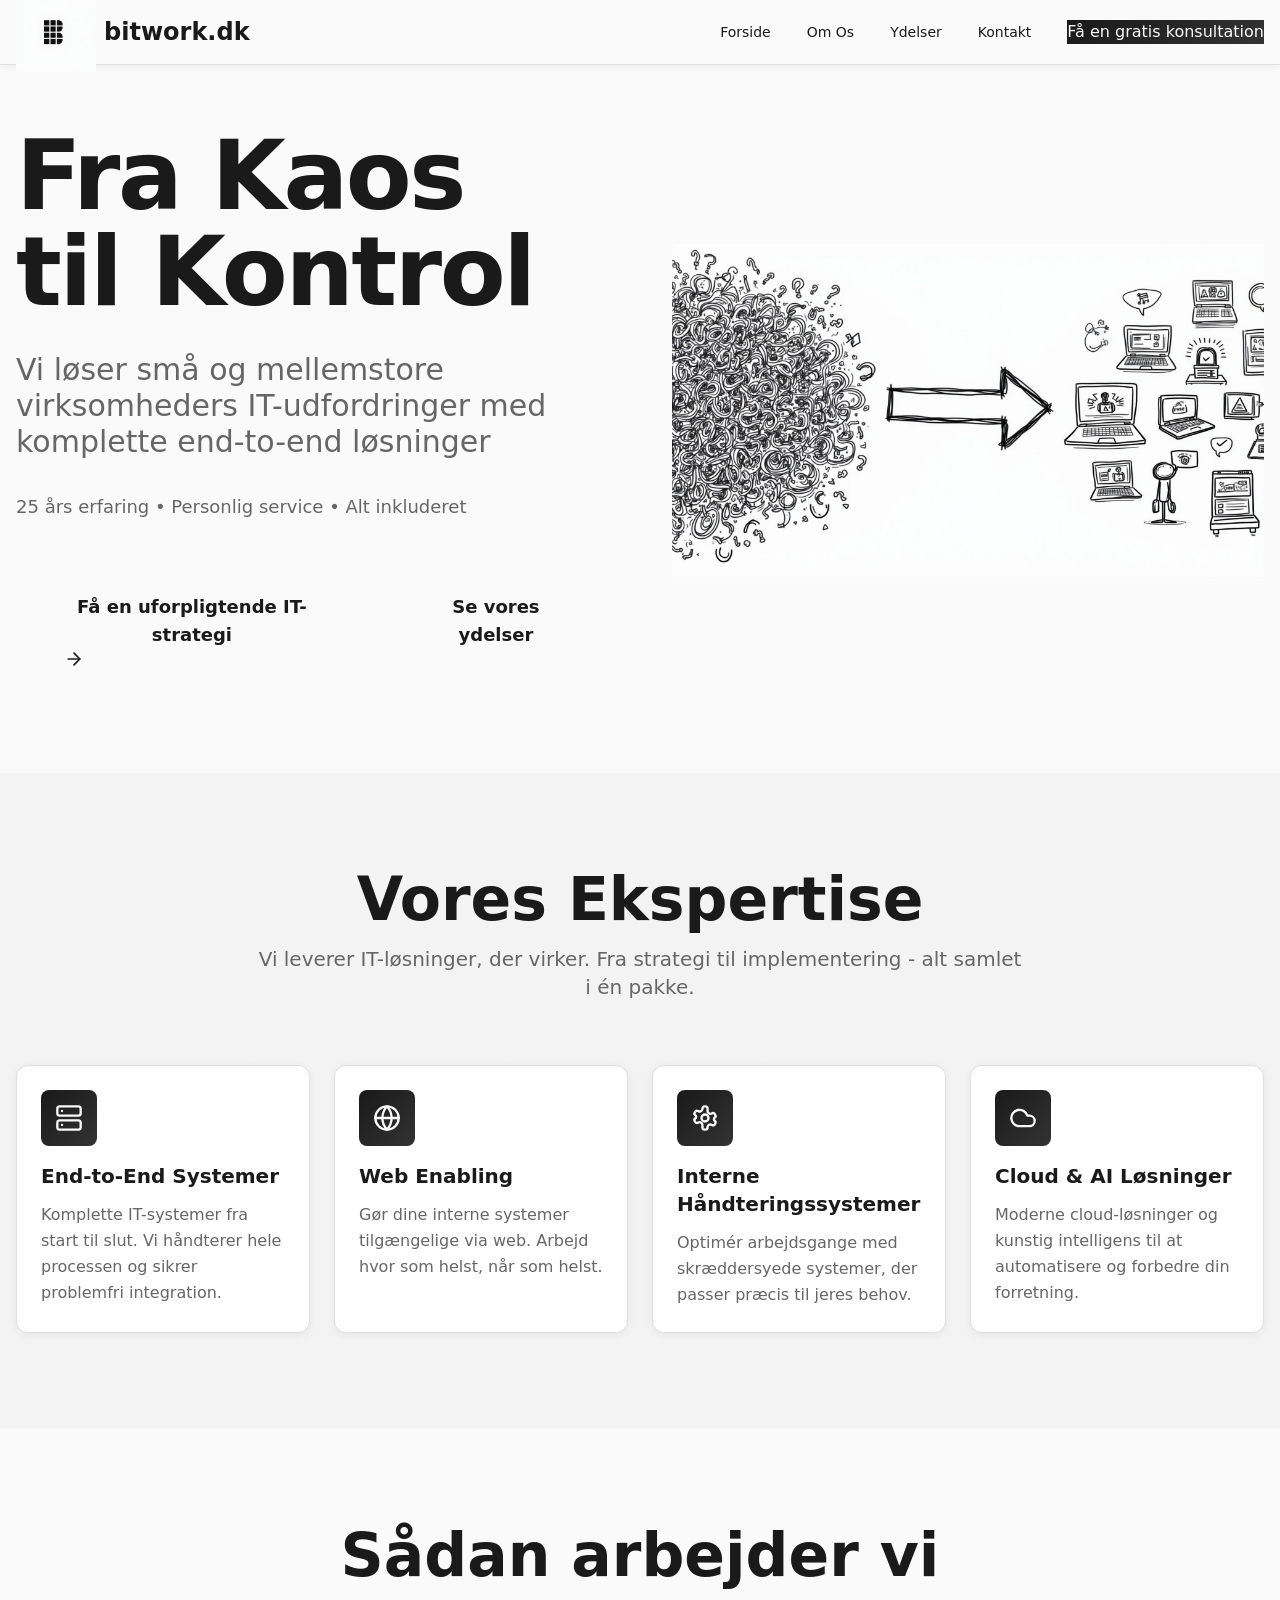
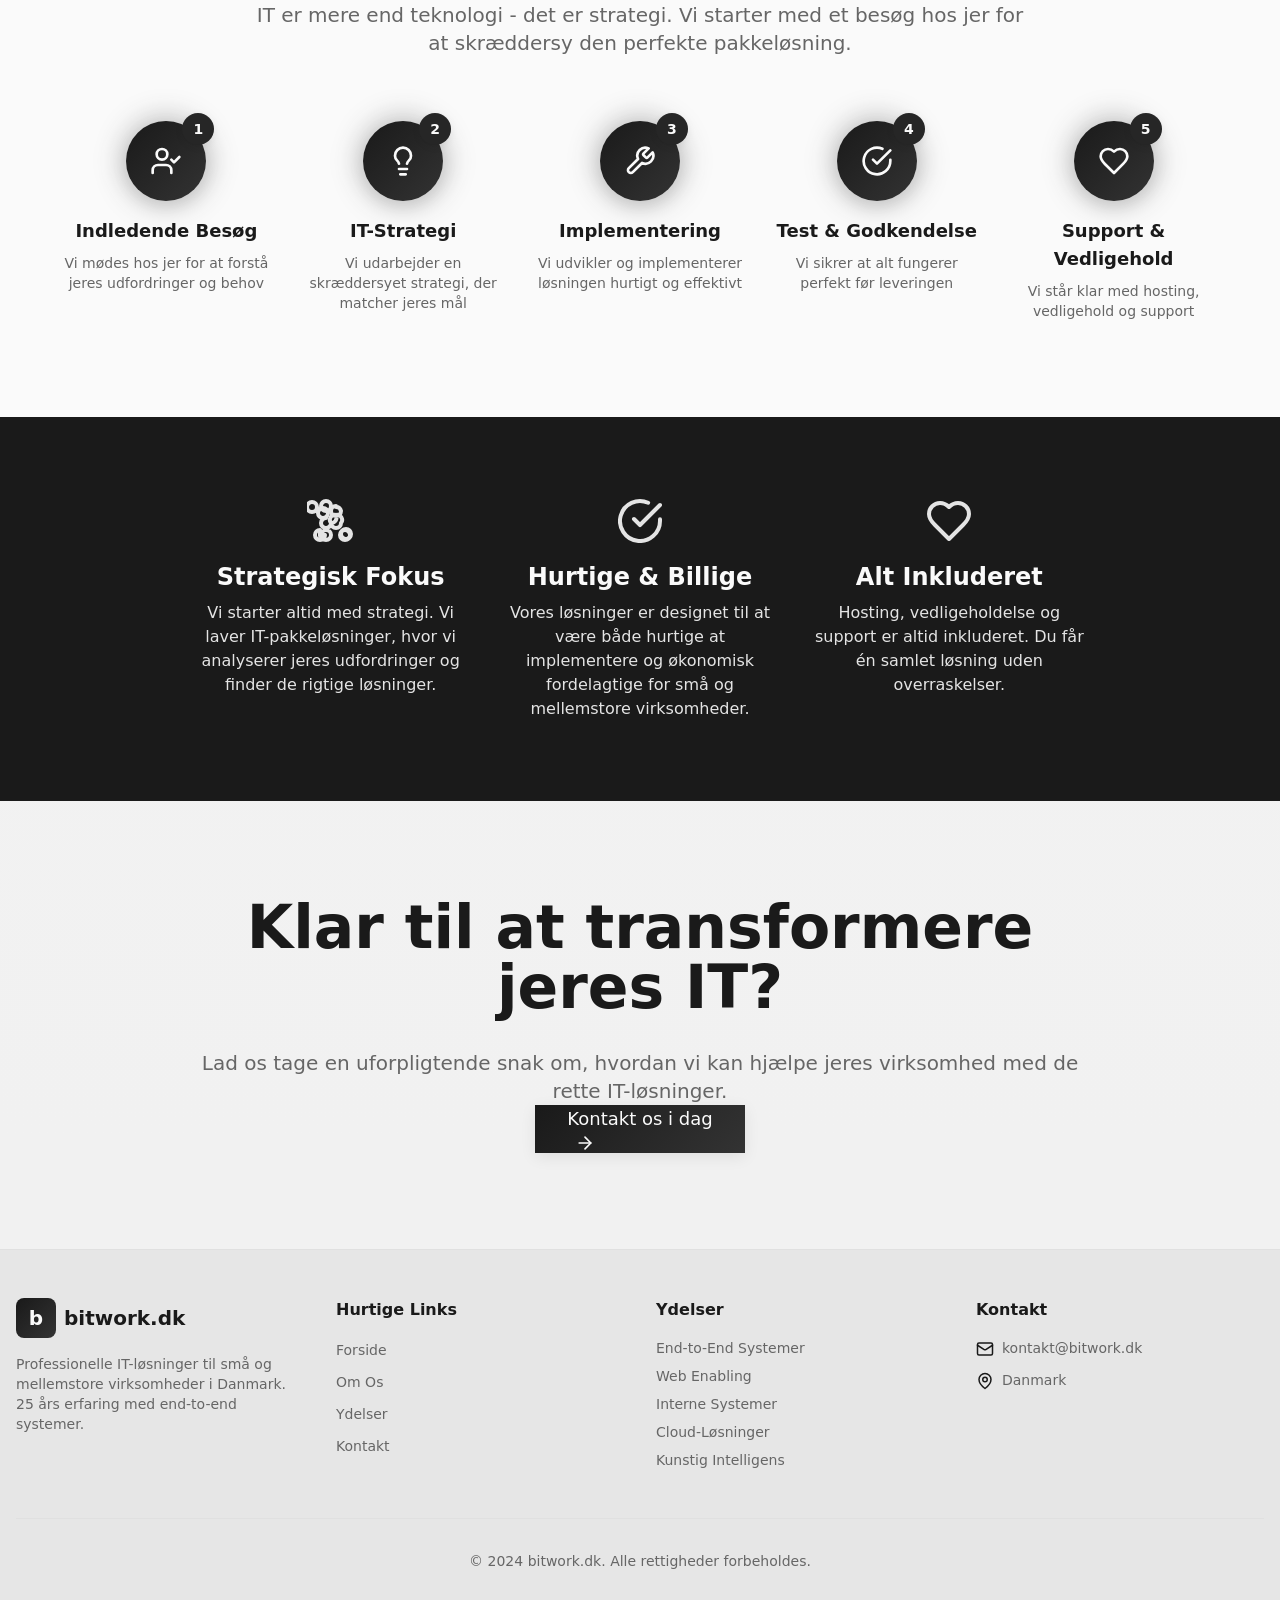
==== index.html @ bf440b55 "Fix button text visibility and broken navigation links. - Added a specific CSS rule to ensure the te" ====
<!DOCTYPE html>
<html lang="en">
<head>
    <meta charset="UTF-8">
    <meta name="viewport" content="width=device-width, initial-scale=1.0">
    <title>Home</title>
    <link rel="stylesheet" href="styles.css">
    <link rel="icon" href="assets/logo-concept-2.png" type="image/png">
</head>
<body>
    <div id="navigation-placeholder"></div>

    <div class="min-h-screen bg-gradient-subtle">
        <!-- Hero Section -->
        <section class="relative pt-32 pb-20 overflow-hidden bg-background">
            <div class="container mx-auto px-4">
                <div class="grid lg:grid-cols-2 gap-16 items-center">
                    <div class="space-y-8 animate-fade-in">
                        <h1 class="text-6xl md:text-7xl lg:text-8xl font-black text-foreground leading-none tracking-tight">
                            Fra Kaos<br />
                            til Kontrol
                        </h1>
                        <p class="text-2xl md:text-3xl text-muted-foreground font-medium leading-relaxed">
                            Vi løser små og mellemstore virksomheders IT-udfordringer med komplette end-to-end løsninger
                        </p>
                        <p class="text-lg text-muted-foreground leading-relaxed">
                            25 års erfaring • Personlig service • Alt inkluderet
                        </p>
                        <div class="flex flex-col sm:flex-row gap-4 pt-4">
                            <a href="kontakt.html">
                                <button size="lg" class="text-lg px-10 py-6 font-bold btn">
                                    Få en uforpligtende IT-strategi
                                    <svg xmlns="http://www.w3.org/2000/svg" width="20" height="20" viewBox="0 0 24 24" fill="none" stroke="currentColor" stroke-width="2" stroke-linecap="round" stroke-linejoin="round" class="ml-2"><path d="M5 12h14"/><path d="m12 5 7 7-7 7"/></svg>
                                </button>
                            </a>
                            <a href="ydelser.html">
                                <button size="lg" variant="outline" class="text-lg px-10 py-6 font-bold btn">
                                    Se vores ydelser
                                </button>
                            </a>
                        </div>
                    </div>
                    <div class="relative animate-fade-in">
                        <img
                            src="assets/it-solution-illustration.png"
                            alt="Fra IT-kaos til organiseret løsning - visualisering af bitwork.dk's end-to-end service"
                            class="relative w-full"
                        />
                    </div>
                </div>
            </div>
        </section>

        <!-- Services Section -->
        <section class="py-24 bg-muted/30">
            <div class="container mx-auto px-4">
                <div class="text-center max-w-3xl mx-auto mb-16 space-y-4">
                    <h2 class="text-5xl md:text-6xl font-black text-foreground">Vores Ekspertise</h2>
                    <p class="text-xl text-muted-foreground">
                        Vi leverer IT-løsninger, der virker. Fra strategi til implementering - alt samlet i én pakke.
                    </p>
                </div>
                <div class="grid md:grid-cols-2 lg:grid-cols-4 gap-6">
                    <div class="group p-6 bg-card rounded-xl border border-border shadow-soft hover:shadow-medium transition-all duration-300 hover:-translate-y-1">
                        <div class="w-14 h-14 rounded-lg bg-gradient-primary flex items-center justify-center mb-4 group-hover:scale-110 transition-transform duration-300">
                            <svg xmlns="http://www.w3.org/2000/svg" width="28" height="28" viewBox="0 0 24 24" fill="none" stroke="currentColor" stroke-width="2" stroke-linecap="round" stroke-linejoin="round" class="text-primary-foreground"><rect width="20" height="8" x="2" y="2" rx="2" ry="2"/><rect width="20" height="8" x="2" y="14" rx="2" ry="2"/><line x1="6" x2="6.01" y1="6" y2="6"/><line x1="6" x2="6.01" y1="18" y2="18"/></svg>
                        </div>
                        <h3 class="text-xl font-semibold text-foreground mb-3">End-to-End Systemer</h3>
                        <p class="text-muted-foreground leading-relaxed">Komplette IT-systemer fra start til slut. Vi håndterer hele processen og sikrer problemfri integration.</p>
                    </div>
                    <div class="group p-6 bg-card rounded-xl border border-border shadow-soft hover:shadow-medium transition-all duration-300 hover:-translate-y-1">
                        <div class="w-14 h-14 rounded-lg bg-gradient-primary flex items-center justify-center mb-4 group-hover:scale-110 transition-transform duration-300">
                            <svg xmlns="http://www.w3.org/2000/svg" width="28" height="28" viewBox="0 0 24 24" fill="none" stroke="currentColor" stroke-width="2" stroke-linecap="round" stroke-linejoin="round" class="text-primary-foreground"><circle cx="12" cy="12" r="10"/><path d="M2 12h20"/><path d="M12 2a15.3 15.3 0 0 1 4 10 15.3 15.3 0 0 1-4 10 15.3 15.3 0 0 1-4-10 15.3 15.3 0 0 1 4-10z"/></svg>
                        </div>
                        <h3 class="text-xl font-semibold text-foreground mb-3">Web Enabling</h3>
                        <p class="text-muted-foreground leading-relaxed">Gør dine interne systemer tilgængelige via web. Arbejd hvor som helst, når som helst.</p>
                    </div>
                    <div class="group p-6 bg-card rounded-xl border border-border shadow-soft hover:shadow-medium transition-all duration-300 hover:-translate-y-1">
                        <div class="w-14 h-14 rounded-lg bg-gradient-primary flex items-center justify-center mb-4 group-hover:scale-110 transition-transform duration-300">
                            <svg xmlns="http://www.w3.org/2000/svg" width="28" height="28" viewBox="0 0 24 24" fill="none" stroke="currentColor" stroke-width="2" stroke-linecap="round" stroke-linejoin="round" class="text-primary-foreground"><path d="M12.22 2h-.44a2 2 0 0 0-2 2v.18a2 2 0 0 1-1 1.73l-.43.25a2 2 0 0 1-2 0l-.15-.08a2 2 0 0 0-2.73.73l-.22.38a2 2 0 0 0 .73 2.73l.15.1a2 2 0 0 1 0 2l-.15.08a2 2 0 0 0-.73 2.73l.22.38a2 2 0 0 0 2.73.73l.15-.08a2 2 0 0 1 2 0l.43.25a2 2 0 0 1 1 1.73V20a2 2 0 0 0 2 2h.44a2 2 0 0 0 2-2v-.18a2 2 0 0 1 1-1.73l.43-.25a2 2 0 0 1 2 0l.15.08a2 2 0 0 0 2.73-.73l.22-.38a2 2 0 0 0-.73-2.73l-.15-.08a2 2 0 0 1 0-2l.15-.08a2 2 0 0 0 .73-2.73l-.22-.38a2 2 0 0 0-2.73-.73l-.15.08a2 2 0 0 1-2 0l-.43-.25a2 2 0 0 1-1-1.73V4a2 2 0 0 0-2-2z"/><circle cx="12" cy="12" r="3"/></svg>
                        </div>
                        <h3 class="text-xl font-semibold text-foreground mb-3">Interne Håndteringssystemer</h3>
                        <p class="text-muted-foreground leading-relaxed">Optimér arbejdsgange med skræddersyede systemer, der passer præcis til jeres behov.</p>
                    </div>
                    <div class="group p-6 bg-card rounded-xl border border-border shadow-soft hover:shadow-medium transition-all duration-300 hover:-translate-y-1">
                        <div class="w-14 h-14 rounded-lg bg-gradient-primary flex items-center justify-center mb-4 group-hover:scale-110 transition-transform duration-300">
                            <svg xmlns="http://www.w3.org/2000/svg" width="28" height="28" viewBox="0 0 24 24" fill="none" stroke="currentColor" stroke-width="2" stroke-linecap="round" stroke-linejoin="round" class="text-primary-foreground"><path d="M17.5 19H9a7 7 0 1 1 6.71-9h1.79a4.5 4.5 0 1 1 0 9Z"/></svg>
                        </div>
                        <h3 class="text-xl font-semibold text-foreground mb-3">Cloud & AI Løsninger</h3>
                        <p class="text-muted-foreground leading-relaxed">Moderne cloud-løsninger og kunstig intelligens til at automatisere og forbedre din forretning.</p>
                    </div>
                </div>
            </div>
        </section>

        <!-- Process Section -->
        <section class="py-24 bg-background">
            <div class="container mx-auto px-4">
                <div class="text-center max-w-3xl mx-auto mb-16 space-y-4">
                    <h2 class="text-5xl md:text-6xl font-black text-foreground">Sådan arbejder vi</h2>
                    <p class="text-xl text-muted-foreground">
                        IT er mere end teknologi - det er strategi. Vi starter med et besøg hos jer for at skræddersy den perfekte pakkeløsning.
                    </p>
                </div>
                <div class="grid md:grid-cols-5 gap-8 max-w-6xl mx-auto">
                    <div class="relative flex flex-col items-center text-center group">
                        <div class="relative mb-4">
                            <div class="absolute -inset-2 bg-accent/20 rounded-full blur-md group-hover:blur-lg transition-all duration-300"></div>
                            <div class="relative w-20 h-20 rounded-full bg-gradient-primary flex items-center justify-center shadow-medium">
                                <svg xmlns="http://www.w3.org/2000/svg" width="32" height="32" viewBox="0 0 24 24" fill="none" stroke="currentColor" stroke-width="2" stroke-linecap="round" stroke-linejoin="round" class="text-primary-foreground"><path d="M16 21v-2a4 4 0 0 0-4-4H6a4 4 0 0 0-4 4v2"/><circle cx="9" cy="7" r="4"/><polyline points="16 11 18 13 22 9"/></svg>
                            </div>
                            <div class="absolute -top-2 -right-2 w-8 h-8 rounded-full bg-accent text-accent-foreground flex items-center justify-center font-bold text-sm shadow-soft">1</div>
                        </div>
                        <h3 class="text-lg font-semibold text-foreground mb-2">Indledende Besøg</h3>
                        <p class="text-sm text-muted-foreground max-w-xs">Vi mødes hos jer for at forstå jeres udfordringer og behov</p>
                    </div>
                    <div class="relative flex flex-col items-center text-center group">
                        <div class="relative mb-4">
                            <div class="absolute -inset-2 bg-accent/20 rounded-full blur-md group-hover:blur-lg transition-all duration-300"></div>
                            <div class="relative w-20 h-20 rounded-full bg-gradient-primary flex items-center justify-center shadow-medium">
                                <svg xmlns="http://www.w3.org/2000/svg" width="32" height="32" viewBox="0 0 24 24" fill="none" stroke="currentColor" stroke-width="2" stroke-linecap="round" stroke-linejoin="round" class="text-primary-foreground"><path d="M15 14c.2-1 .7-1.7 1.5-2.5 1-.9 1.5-2.2 1.5-3.5A6 6 0 0 0 6 8c0 1 .2 2.2 1.5 3.5.7.7 1.3 1.5 1.5 2.5"/><path d="M9 18h6"/><path d="M10 22h4"/></svg>
                            </div>
                            <div class="absolute -top-2 -right-2 w-8 h-8 rounded-full bg-accent text-accent-foreground flex items-center justify-center font-bold text-sm shadow-soft">2</div>
                        </div>
                        <h3 class="text-lg font-semibold text-foreground mb-2">IT-Strategi</h3>
                        <p class="text-sm text-muted-foreground max-w-xs">Vi udarbejder en skræddersyet strategi, der matcher jeres mål</p>
                    </div>
                    <div class="relative flex flex-col items-center text-center group">
                        <div class="relative mb-4">
                            <div class="absolute -inset-2 bg-accent/20 rounded-full blur-md group-hover:blur-lg transition-all duration-300"></div>
                            <div class="relative w-20 h-20 rounded-full bg-gradient-primary flex items-center justify-center shadow-medium">
                                <svg xmlns="http://www.w3.org/2000/svg" width="32" height="32" viewBox="0 0 24 24" fill="none" stroke="currentColor" stroke-width="2" stroke-linecap="round" stroke-linejoin="round" class="text-primary-foreground"><path d="M14.7 6.3a1 1 0 0 0 0 1.4l1.6 1.6a1 1 0 0 0 1.4 0l3.77-3.77a6 6 0 0 1-7.94 7.94l-6.91 6.91a2.12 2.12 0 0 1-3-3l6.91-6.91a6 6 0 0 1 7.94-7.94l-3.76 3.76z"/></svg>
                            </div>
                            <div class="absolute -top-2 -right-2 w-8 h-8 rounded-full bg-accent text-accent-foreground flex items-center justify-center font-bold text-sm shadow-soft">3</div>
                        </div>
                        <h3 class="text-lg font-semibold text-foreground mb-2">Implementering</h3>
                        <p class="text-sm text-muted-foreground max-w-xs">Vi udvikler og implementerer løsningen hurtigt og effektivt</p>
                    </div>
                    <div class="relative flex flex-col items-center text-center group">
                        <div class="relative mb-4">
                            <div class="absolute -inset-2 bg-accent/20 rounded-full blur-md group-hover:blur-lg transition-all duration-300"></div>
                            <div class="relative w-20 h-20 rounded-full bg-gradient-primary flex items-center justify-center shadow-medium">
                                <svg xmlns="http://www.w3.org/2000/svg" width="32" height="32" viewBox="0 0 24 24" fill="none" stroke="currentColor" stroke-width="2" stroke-linecap="round" stroke-linejoin="round" class="text-primary-foreground"><path d="M22 11.08V12a10 10 0 1 1-5.93-9.14"/><polyline points="22 4 12 14.01 9 11.01"/></svg>
                            </div>
                            <div class="absolute -top-2 -right-2 w-8 h-8 rounded-full bg-accent text-accent-foreground flex items-center justify-center font-bold text-sm shadow-soft">4</div>
                        </div>
                        <h3 class="text-lg font-semibold text-foreground mb-2">Test & Godkendelse</h3>
                        <p class="text-sm text-muted-foreground max-w-xs">Vi sikrer at alt fungerer perfekt før leveringen</p>
                    </div>
                    <div class="relative flex flex-col items-center text-center group">
                        <div class="relative mb-4">
                            <div class="absolute -inset-2 bg-accent/20 rounded-full blur-md group-hover:blur-lg transition-all duration-300"></div>
                            <div class="relative w-20 h-20 rounded-full bg-gradient-primary flex items-center justify-center shadow-medium">
                                <svg xmlns="http://www.w3.org/2000/svg" width="32" height="32" viewBox="0 0 24 24" fill="none" stroke="currentColor" stroke-width="2" stroke-linecap="round" stroke-linejoin="round" class="text-primary-foreground"><path d="M19 14c1.49-1.46 3-3.21 3-5.5A5.5 5.5 0 0 0 16.5 3c-1.76 0-3 .5-4.5 2-1.5-1.5-2.74-2-4.5-2A5.5 5.5 0 0 0 2 8.5c0 2.3 1.5 4.05 3 5.5l7 7Z"/></svg>
                            </div>
                            <div class="absolute -top-2 -right-2 w-8 h-8 rounded-full bg-accent text-accent-foreground flex items-center justify-center font-bold text-sm shadow-soft">5</div>
                        </div>
                        <h3 class="text-lg font-semibold text-foreground mb-2">Support & Vedligehold</h3>
                        <p class="text-sm text-muted-foreground max-w-xs">Vi står klar med hosting, vedligehold og support</p>
                    </div>
                </div>
            </div>
        </section>

        <!-- Trust Section -->
        <section class="py-20 bg-primary text-primary-foreground">
            <div class="container mx-auto px-4">
                <div class="max-w-4xl mx-auto">
                    <div class="grid md:grid-cols-3 gap-8 text-center">
                        <div class="space-y-2">
                            <svg xmlns="http://www.w3.org/2000/svg" width="48" height="48" viewBox="0 0 24 24" fill="none" stroke="currentColor" stroke-width="2" stroke-linecap="round" stroke-linejoin="round" class="mx-auto mb-4 opacity-90"><path d="M9.5 2A2.5 2.5 0 0 1 12 4.5v0A2.5 2.5 0 0 1 9.5 7h0A2.5 2.5 0 0 1 7 4.5v0A2.5 2.5 0 0 1 9.5 2m0 14.5A2.5 2.5 0 0 1 12 19v0a2.5 2.5 0 0 1-2.5 2.5h0A2.5 2.5 0 0 1 7 19v0a2.5 2.5 0 0 1 2.5-2.5m5-11.5A2.5 2.5 0 0 1 17 7v0a2.5 2.5 0 0 1-2.5 2.5h0A2.5 2.5 0 0 1 12 7v0a2.5 2.5 0 0 1 2.5-2.5m5 11.5a2.5 2.5 0 0 1 2.5 2.5v0a2.5 2.5 0 0 1-2.5 2.5h0a2.5 2.5 0 0 1-2.5-2.5v0a2.5 2.5 0 0 1 2.5-2.5m-5-6.5A2.5 2.5 0 0 1 12 13v0a2.5 2.5 0 0 1-2.5 2.5h0A2.5 2.5 0 0 1 7 13v0a2.5 2.5 0 0 1 2.5-2.5m5-1.5A2.5 2.5 0 0 1 17 13v0a2.5 2.5 0 0 1-2.5 2.5h0a2.5 2.5 0 0 1-2.5-2.5v0A2.5 2.5 0 0 1 14.5 9z"/><path d="M2.5 2.5a2.5 2.5 0 0 1 2.5 2.5v0a2.5 2.5 0 0 1-2.5 2.5h0A2.5 2.5 0 0 1 0 5v0A2.5 2.5 0 0 1 2.5 2.5m16.5 14a2.5 2.5 0 0 1 2.5 2.5v0a2.5 2.5 0 0 1-2.5 2.5h0a2.5 2.5 0 0 1-2.5-2.5v0a2.5 2.5 0 0 1 2.5-2.5m-11-11A2.5 2.5 0 0 1 10.5 8v0a2.5 2.5 0 0 1-2.5 2.5h0A2.5 2.5 0 0 1 5.5 8v0a2.5 2.5 0 0 1 2.5-2.5m-1.5 14A2.5 2.5 0 0 1 9 19v0a2.5 2.5 0 0 1-2.5 2.5h0A2.5 2.5 0 0 1 4 19v0A2.5 2.5 0 0 1 6.5 16.5z"/></svg>
                            <h3 class="text-2xl font-bold">Strategisk Fokus</h3>
                            <p class="opacity-90">
                                Vi starter altid med strategi. Vi laver IT-pakkeløsninger, hvor vi analyserer jeres udfordringer og finder de rigtige løsninger.
                            </p>
                        </div>
                        <div class="space-y-2">
                            <svg xmlns="http://www.w3.org/2000/svg" width="48" height="48" viewBox="0 0 24 24" fill="none" stroke="currentColor" stroke-width="2" stroke-linecap="round" stroke-linejoin="round" class="mx-auto mb-4 opacity-90"><path d="M22 11.08V12a10 10 0 1 1-5.93-9.14"/><polyline points="22 4 12 14.01 9 11.01"/></svg>
                            <h3 class="text-2xl font-bold">Hurtige & Billige</h3>
                            <p class="opacity-90">
                                Vores løsninger er designet til at være både hurtige at implementere og økonomisk fordelagtige for små og mellemstore virksomheder.
                            </p>
                        </div>
                        <div class="space-y-2">
                            <svg xmlns="http://www.w3.org/2000/svg" width="48" height="48" viewBox="0 0 24 24" fill="none" stroke="currentColor" stroke-width="2" stroke-linecap="round" stroke-linejoin="round" class="mx-auto mb-4 opacity-90"><path d="M19 14c1.49-1.46 3-3.21 3-5.5A5.5 5.5 0 0 0 16.5 3c-1.76 0-3 .5-4.5 2-1.5-1.5-2.74-2-4.5-2A5.5 5.5 0 0 0 2 8.5c0 2.3 1.5 4.05 3 5.5l7 7Z"/></svg>
                            <h3 class="text-2xl font-bold">Alt Inkluderet</h3>
                            <p class="opacity-90">
                                Hosting, vedligeholdelse og support er altid inkluderet. Du får én samlet løsning uden overraskelser.
                            </p>
                        </div>
                    </div>
                </div>
            </div>
        </section>

        <!-- CTA Section -->
        <section class="py-24 bg-muted/30">
            <div class="container mx-auto px-4">
                <div class="max-w-4xl mx-auto text-center space-y-8">
                    <h2 class="text-5xl md:text-6xl font-black text-foreground">
                        Klar til at transformere jeres IT?
                    </h2>
                    <p class="text-xl text-muted-foreground">
                        Lad os tage en uforpligtende snak om, hvordan vi kan hjælpe jeres virksomhed med de rette IT-løsninger.
                    </p>
                    <a href="kontakt.html">
                        <button size="lg" class="bg-gradient-primary hover:opacity-90 transition-opacity shadow-medium text-lg px-8 btn">
                            Kontakt os i dag
                            <svg xmlns="http://www.w3.org/2000/svg" width="20" height="20" viewBox="0 0 24 24" fill="none" stroke="currentColor" stroke-width="2" stroke-linecap="round" stroke-linejoin="round" class="ml-2"><path d="M5 12h14"/><path d="m12 5 7 7-7 7"/></svg>
                        </button>
                    </a>
                </div>
            </div>
        </section>
    </div>

    <div id="footer-placeholder"></div>

    <script>
        const basePath = window.location.pathname.includes('/bitwork-homepage/') ? '/bitwork-homepage' : '';
        fetch(`${basePath}/_navigation.html`)
            .then(response => response.text())
            .then(data => {
                document.getElementById('navigation-placeholder').innerHTML = data;
                const mobileMenuButton = document.getElementById('mobile-menu-button');
                const mobileMenu = document.getElementById('mobile-menu');
                mobileMenuButton.addEventListener('click', () => {
                    mobileMenu.classList.toggle('hidden');
                });
            });
        fetch(`${basePath}/_footer.html`)
            .then(response => response.text())
            .then(data => {
                document.getElementById('footer-placeholder').innerHTML = data;
            });
    </script>
</body>
</html>
---- styles.css ----
*,:before,:after{--tw-border-spacing-x: 0;--tw-border-spacing-y: 0;--tw-translate-x: 0;--tw-translate-y: 0;--tw-rotate: 0;--tw-skew-x: 0;--tw-skew-y: 0;--tw-scale-x: 1;--tw-scale-y: 1;--tw-pan-x: ;--tw-pan-y: ;--tw-pinch-zoom: ;--tw-scroll-snap-strictness: proximity;--tw-gradient-from-position: ;--tw-gradient-via-position: ;--tw-gradient-to-position: ;--tw-ordinal: ;--tw-slashed-zero: ;--tw-numeric-figure: ;--tw-numeric-spacing: ;--tw-numeric-fraction: ;--tw-ring-inset: ;--tw-ring-offset-width: 0px;--tw-ring-offset-color: #fff;--tw-ring-color: rgb(59 130 246 / .5);--tw-ring-offset-shadow: 0 0 #0000;--tw-ring-shadow: 0 0 #0000;--tw-shadow: 0 0 #0000;--tw-shadow-colored: 0 0 #0000;--tw-blur: ;--tw-brightness: ;--tw-contrast: ;--tw-grayscale: ;--tw-hue-rotate: ;--tw-invert: ;--tw-saturate: ;--tw-sepia: ;--tw-drop-shadow: ;--tw-backdrop-blur: ;--tw-backdrop-brightness: ;--tw-backdrop-contrast: ;--tw-backdrop-grayscale: ;--tw-backdrop-hue-rotate: ;--tw-backdrop-invert: ;--tw-backdrop-opacity: ;--tw-backdrop-saturate: ;--tw-backdrop-sepia: ;--tw-contain-size: ;--tw-contain-layout: ;--tw-contain-paint: ;--tw-contain-style: }::backdrop{--tw-border-spacing-x: 0;--tw-border-spacing-y: 0;--tw-translate-x: 0;--tw-translate-y: 0;--tw-rotate: 0;--tw-skew-x: 0;--tw-skew-y: 0;--tw-scale-x: 1;--tw-scale-y: 1;--tw-pan-x: ;--tw-pan-y: ;--tw-pinch-zoom: ;--tw-scroll-snap-strictness: proximity;--tw-gradient-from-position: ;--tw-gradient-via-position: ;--tw-gradient-to-position: ;--tw-ordinal: ;--tw-slashed-zero: ;--tw-numeric-figure: ;--tw-numeric-spacing: ;--tw-numeric-fraction: ;--tw-ring-inset: ;--tw-ring-offset-width: 0px;--tw-ring-offset-color: #fff;--tw-ring-color: rgb(59 130 246 / .5);--tw-ring-offset-shadow: 0 0 #0000;--tw-ring-shadow: 0 0 #0000;--tw-shadow: 0 0 #0000;--tw-shadow-colored: 0 0 #0000;--tw-blur: ;--tw-brightness: ;--tw-contrast: ;--tw-grayscale: ;--tw-hue-rotate: ;--tw-invert: ;--tw-saturate: ;--tw-sepia: ;--tw-drop-shadow: ;--tw-backdrop-blur: ;--tw-backdrop-brightness: ;--tw-backdrop-contrast: ;--tw-backdrop-grayscale: ;--tw-backdrop-hue-rotate: ;--tw-backdrop-invert: ;--tw-backdrop-opacity: ;--tw-backdrop-saturate: ;--tw-backdrop-sepia: ;--tw-contain-size: ;--tw-contain-layout: ;--tw-contain-paint: ;--tw-contain-style: }*,:before,:after{box-sizing:border-box;border-width:0;border-style:solid;border-color:#e5e7eb}:before,:after{--tw-content: ""}html,:host{line-height:1.5;-webkit-text-size-adjust:100%;-moz-tab-size:4;-o-tab-size:4;tab-size:4;font-family:ui-sans-serif,system-ui,sans-serif,"Apple Color Emoji","Segoe UI Emoji",Segoe UI Symbol,"Noto Color Emoji";font-feature-settings:normal;font-variation-settings:normal;-webkit-tap-highlight-color:transparent}body{margin:0;line-height:inherit}hr{height:0;color:inherit;border-top-width:1px}abbr:where([title]){-webkit-text-decoration:underline dotted;text-decoration:underline dotted}h1,h2,h3,h4,h5,h6{font-size:inherit;font-weight:inherit}a{color:inherit;text-decoration:inherit}b,strong{font-weight:bolder}code,kbd,samp,pre{font-family:ui-monospace,SFMono-Regular,Menlo,Monaco,Consolas,Liberation Mono,Courier New,monospace;font-feature-settings:normal;font-variation-settings:normal;font-size:1em}small{font-size:80%}sub,sup{font-size:75%;line-height:0;position:relative;vertical-align:baseline}sub{bottom:-.25em}sup{top:-.5em}table{text-indent:0;border-color:inherit;border-collapse:collapse}button,input,optgroup,select,textarea{font-family:inherit;font-feature-settings:inherit;font-variation-settings:inherit;font-size:100%;font-weight:inherit;line-height:inherit;letter-spacing:inherit;color:inherit;margin:0;padding:0}button,select{text-transform:none}button,input:where([type=button]),input:where([type=reset]),input:where([type=submit]){-webkit-appearance:button;background-color:transparent;background-image:none}:-moz-focusring{outline:auto}:-moz-ui-invalid{box-shadow:none}progress{vertical-align:baseline}::-webkit-inner-spin-button,::-webkit-outer-spin-button{height:auto}[type=search]{-webkit-appearance:textfield;outline-offset:-2px}::-webkit-search-decoration{-webkit-appearance:none}::-webkit-file-upload-button{-webkit-appearance:button;font:inherit}summary{display:list-item}blockquote,dl,dd,h1,h2,h3,h4,h5,h6,hr,figure,p,pre{margin:0}fieldset{margin:0;padding:0}legend{padding:0}ol,ul,menu{list-style:none;margin:0;padding:0}dialog{padding:0}textarea{resize:vertical}input::-moz-placeholder,textarea::-moz-placeholder{opacity:1;color:#9ca3af}input::placeholder,textarea::placeholder{opacity:1;color:#9ca3af}button,[role=button]{cursor:pointer}:disabled{cursor:default}img,svg,video,canvas,audio,iframe,embed,object{display:block;vertical-align:middle}img,video{max-width:100%;height:auto}[hidden]:where(:not([hidden=until-found])){display:none}:root{--background: 0 0% 98%;--foreground: 0 0% 10%;--card: 0 0% 100%;--card-foreground: 0 0% 10%;--popover: 0 0% 100%;--popover-foreground: 0 0% 10%;--primary: 0 0% 10%;--primary-foreground: 0 0% 98%;--primary-light: 0 0% 20%;--primary-dark: 0 0% 5%;--secondary: 0 0% 20%;--secondary-foreground: 0 0% 98%;--muted: 0 0% 90%;--muted-foreground: 0 0% 40%;--accent: 0 0% 15%;--accent-foreground: 0 0% 98%;--destructive: 0 84.2% 60.2%;--destructive-foreground: 0 0% 100%;--border: 0 0% 88%;--input: 0 0% 88%;--ring: 0 0% 10%;--radius: .5rem;--gradient-primary: linear-gradient(135deg, hsl(0 0% 10%), hsl(0 0% 20%));--gradient-hero: linear-gradient(135deg, hsl(0 0% 98%), hsl(0 0% 95%));--gradient-subtle: linear-gradient(180deg, hsl(0 0% 98%), hsl(0 0% 96%));--shadow-soft: 0 2px 8px rgba(0, 0, 0, .06);--shadow-medium: 0 4px 16px rgba(0, 0, 0, .08);--shadow-strong: 0 8px 32px rgba(0, 0, 0, .1);--transition-base: all .3s cubic-bezier(.4, 0, .2, 1);--transition-fast: all .15s ease;--sidebar-background: 0 0% 98%;--sidebar-foreground: 240 5.3% 26.1%;--sidebar-primary: 240 5.9% 10%;--sidebar-primary-foreground: 0 0% 98%;--sidebar-accent: 240 4.8% 95.9%;--sidebar-accent-foreground: 240 5.9% 10%;--sidebar-border: 220 13% 91%;--sidebar-ring: 217.2 91.2% 59.8%}.dark{--background: 0 0% 10%;--foreground: 0 0% 98%;--card: 0 0% 12%;--card-foreground: 0 0% 98%;--popover: 0 0% 10%;--popover-foreground: 0 0% 98%;--primary: 0 0% 98%;--primary-foreground: 0 0% 10%;--primary-light: 0 0% 90%;--primary-dark: 0 0% 100%;--secondary: 0 0% 85%;--secondary-foreground: 0 0% 10%;--muted: 0 0% 18%;--muted-foreground: 0 0% 60%;--accent: 0 0% 85%;--accent-foreground: 0 0% 10%;--destructive: 0 62.8% 50%;--destructive-foreground: 0 0% 100%;--border: 0 0% 20%;--input: 0 0% 20%;--ring: 0 0% 98%;--gradient-primary: linear-gradient(135deg, hsl(0 0% 98%), hsl(0 0% 90%));--gradient-hero: linear-gradient(135deg, hsl(0 0% 10%), hsl(0 0% 15%));--gradient-subtle: linear-gradient(180deg, hsl(0 0% 10%), hsl(0 0% 12%));--sidebar-background: 240 5.9% 10%;--sidebar-foreground: 240 4.8% 95.9%;--sidebar-primary: 224.3 76.3% 48%;--sidebar-primary-foreground: 0 0% 100%;--sidebar-accent: 240 3.7% 15.9%;--sidebar-accent-foreground: 240 4.8% 95.9%;--sidebar-border: 240 3.7% 15.9%;--sidebar-ring: 217.2 91.2% 59.8%}*{border-color:hsl(var(--border))}body{background-color:hsl(var(--background));color:hsl(var(--foreground))}.container{width:100%;margin-right:auto;margin-left:auto;padding-right:2rem;padding-left:2rem}@media (min-width: 1400px){.container{max-width:1400px}}.sr-only{position:absolute;width:1px;height:1px;padding:0;margin:-1px;overflow:hidden;clip:rect(0,0,0,0);white-space:nowrap;border-width:0}.pointer-events-none{pointer-events:none}.pointer-events-auto{pointer-events:auto}.visible{visibility:visible}.invisible{visibility:hidden}.fixed{position:fixed}.absolute{position:absolute}.relative{position:relative}.-inset-2{top:-.5rem;right:-.5rem;bottom:-.5rem;left:-.5rem}.inset-0{top:0;right:0;bottom:0;left:0}.inset-x-0{left:0;right:0}.inset-y-0{top:0;bottom:0}.-bottom-12{bottom:-3rem}.-left-12{left:-3rem}.-right-12{right:-3rem}.-right-2{right:-.5rem}.-top-12{top:-3rem}.-top-2{top:-.5rem}.bottom-0{bottom:0}.left-0{left:0}.left-1{left:.25rem}.left-1\/2{left:50%}.left-2{left:.5rem}.left-\[50\%\]{left:50%}.right-0{right:0}.right-1{right:.25rem}.right-2{right:.5rem}.right-3{right:.75rem}.right-4{right:1rem}.top-0{top:0}.top-1\.5{top:.375rem}.top-1\/2{top:50%}.top-2{top:.5rem}.top-3\.5{top:.875rem}.top-4{top:1rem}.top-\[1px\]{top:1px}.top-\[50\%\]{top:50%}.top-\[60\%\]{top:60%}.top-full{top:100%}.z-10{z-index:10}.z-20{z-index:20}.z-50{z-index:50}.z-\[100\]{z-index:100}.z-\[1\]{z-index:1}.-mx-1{margin-left:-.25rem;margin-right:-.25rem}.mx-2{margin-left:.5rem;margin-right:.5rem}.mx-3\.5{margin-left:.875rem;margin-right:.875rem}.mx-auto{margin-left:auto;margin-right:auto}.my-0\.5{margin-top:.125rem;margin-bottom:.125rem}.my-1{margin-top:.25rem;margin-bottom:.25rem}.-ml-4{margin-left:-1rem}.-mt-4{margin-top:-1rem}.mb-1{margin-bottom:.25rem}.mb-12{margin-bottom:3rem}.mb-16{margin-bottom:4rem}.mb-2{margin-bottom:.5rem}.mb-3{margin-bottom:.75rem}.mb-4{margin-bottom:1rem}.mb-6{margin-bottom:1.5rem}.mb-8{margin-bottom:2rem}.ml-1{margin-left:.25rem}.ml-2{margin-left:.5rem}.ml-4{margin-left:1rem}.ml-auto{margin-left:auto}.mr-2{margin-right:.5rem}.mr-3{margin-right:.75rem}.mt-0\.5{margin-top:.125rem}.mt-1{margin-top:.25rem}.mt-1\.5{margin-top:.375rem}.mt-12{margin-top:3rem}.mt-16{margin-top:4rem}.mt-2{margin-top:.5rem}.mt-24{margin-top:6rem}.mt-4{margin-top:1rem}.mt-auto{margin-top:auto}.block{display:block}.flex{display:flex}.inline-flex{display:inline-flex}.table{display:table}.grid{display:grid}.hidden{display:none}.aspect-square{aspect-ratio:1 / 1}.aspect-video{aspect-ratio:16 / 9}.size-4{width:1rem;height:1rem}.h-1\.5{height:.375rem}.h-10{height:2.5rem}.h-11{height:2.75rem}.h-12{height:3rem}.h-14{height:3.5rem}.h-16{height:4rem}.h-2{height:.5rem}.h-2\.5{height:.625rem}.h-20{height:5rem}.h-3{height:.75rem}.h-3\.5{height:.875rem}.h-4{height:1rem}.h-5{height:1.25rem}.h-6{height:1.5rem}.h-7{height:1.75rem}.h-8{height:2rem}.h-9{height:2.25rem}.h-\[1px\]{height:1px}.h-\[var\(--radix-navigation-menu-viewport-height\)\]{height:var(--radix-navigation-menu-viewport-height)}.h-\[var\(--radix-select-trigger-height\)\]{height:var(--radix-select-trigger-height)}.h-auto{height:auto}.h-full{height:100%}.h-px{height:1px}.h-svh{height:100svh}.max-h-96{max-height:24rem}.max-h-\[300px\]{max-height:300px}.max-h-screen{max-height:100vh}.min-h-0{min-height:0px}.min-h-\[80px\]{min-height:80px}.min-h-screen{min-height:100vh}.min-h-svh{min-height:100svh}.w-0{width:0px}.w-1{width:.25rem}.w-10{width:2.5rem}.w-11{width:2.75rem}.w-12{width:3rem}.w-14{width:3.5rem}.w-2{width:.5rem}.w-2\.5{width:.625rem}.w-20{width:5rem}.w-3{width:.75rem}.w-3\.5{width:.875rem}.w-3\/4{width:75%}.w-4{width:1rem}.w-5{width:1.25rem}.w-64{width:16rem}.w-7{width:1.75rem}.w-72{width:18rem}.w-8{width:2rem}.w-9{width:2.25rem}.w-\[--sidebar-width\]{width:var(--sidebar-width)}.w-\[100px\]{width:100px}.w-\[1px\]{width:1px}.w-auto{width:auto}.w-full{width:100%}.w-max{width:-moz-max-content;width:max-content}.w-px{width:1px}.min-w-0{min-width:0px}.min-w-5{min-width:1.25rem}.min-w-\[12rem\]{min-width:12rem}.min-w-\[8rem\]{min-width:8rem}.min-w-\[var\(--radix-select-trigger-width\)\]{min-width:var(--radix-select-trigger-width)}.max-w-2xl{max-width:42rem}.max-w-3xl{max-width:48rem}.max-w-4xl{max-width:56rem}.max-w-6xl{max-width:72rem}.max-w-\[--skeleton-width\]{max-width:var(--skeleton-width)}.max-w-lg{max-width:32rem}.max-w-max{max-width:-moz-max-content;max-width:max-content}.max-w-none{max-width:none}.max-w-xs{max-width:20rem}.flex-1{flex:1 1 0%}.flex-shrink-0,.shrink-0{flex-shrink:0}.grow{flex-grow:1}.grow-0{flex-grow:0}.basis-full{flex-basis:100%}.caption-bottom{caption-side:bottom}.border-collapse{border-collapse:collapse}.-translate-x-1\/2{--tw-translate-x: -50%;transform:translate(var(--tw-translate-x),var(--tw-translate-y)) rotate(var(--tw-rotate)) skew(var(--tw-skew-x)) skewY(var(--tw-skew-y)) scaleX(var(--tw-scale-x)) scaleY(var(--tw-scale-y))}.-translate-x-px{--tw-translate-x: -1px;transform:translate(var(--tw-translate-x),var(--tw-translate-y)) rotate(var(--tw-rotate)) skew(var(--tw-skew-x)) skewY(var(--tw-skew-y)) scaleX(var(--tw-scale-x)) scaleY(var(--tw-scale-y))}.-translate-y-1\/2{--tw-translate-y: -50%;transform:translate(var(--tw-translate-x),var(--tw-translate-y)) rotate(var(--tw-rotate)) skew(var(--tw-skew-x)) skewY(var(--tw-skew-y)) scaleX(var(--tw-scale-x)) scaleY(var(--tw-scale-y))}.translate-x-\[-50\%\]{--tw-translate-x: -50%;transform:translate(var(--tw-translate-x),var(--tw-translate-y)) rotate(var(--tw-rotate)) skew(var(--tw-skew-x)) skewY(var(--tw-skew-y)) scaleX(var(--tw-scale-x)) scaleY(var(--tw-scale-y))}.translate-x-px{--tw-translate-x: 1px;transform:translate(var(--tw-translate-x),var(--tw-translate-y)) rotate(var(--tw-rotate)) skew(var(--tw-skew-x)) skewY(var(--tw-skew-y)) scaleX(var(--tw-scale-x)) scaleY(var(--tw-scale-y))}.translate-y-\[-50\%\]{--tw-translate-y: -50%;transform:translate(var(--tw-translate-x),var(--tw-translate-y)) rotate(var(--tw-rotate)) skew(var(--tw-skew-x)) skewY(var(--tw-skew-y)) scaleX(var(--tw-scale-x)) scaleY(var(--tw-scale-y))}.rotate-45{--tw-rotate: 45deg;transform:translate(var(--tw-translate-x),var(--tw-translate-y)) rotate(var(--tw-rotate)) skew(var(--tw-skew-x)) skewY(var(--tw-skew-y)) scaleX(var(--tw-scale-x)) scaleY(var(--tw-scale-y))}.rotate-90{--tw-rotate: 90deg;transform:translate(var(--tw-translate-x),var(--tw-translate-y)) rotate(var(--tw-rotate)) skew(var(--tw-skew-x)) skewY(var(--tw-skew-y)) scaleX(var(--tw-scale-x)) scaleY(var(--tw-scale-y))}.transform{transform:translate(var(--tw-translate-x),var(--tw-translate-y)) rotate(var(--tw-rotate)) skew(var(--tw-skew-x)) skewY(var(--tw-skew-y)) scaleX(var(--tw-scale-x)) scaleY(var(--tw-scale-y))}@keyframes fade-in{0%{opacity:0;transform:translateY(20px)}to{opacity:1;transform:translateY(0)}}.animate-fade-in{animation:fade-in .6s ease-out}@keyframes pulse{50%{opacity:.5}}.animate-pulse{animation:pulse 2s cubic-bezier(.4,0,.6,1) infinite}.cursor-default{cursor:default}.cursor-pointer{cursor:pointer}.touch-none{touch-action:none}.select-none{-webkit-user-select:none;-moz-user-select:none;user-select:none}.list-none{list-style-type:none}.grid-cols-1{grid-template-columns:repeat(1,minmax(0,1fr))}.flex-row{flex-direction:row}.flex-col{flex-direction:column}.flex-col-reverse{flex-direction:column-reverse}.flex-wrap{flex-wrap:wrap}.items-start{align-items:flex-start}.items-end{align-items:flex-end}.items-center{align-items:center}.items-stretch{align-items:stretch}.justify-center{justify-content:center}.justify-between{justify-content:space-between}.gap-1{gap:.25rem}.gap-1\.5{gap:.375rem}.gap-12{gap:3rem}.gap-16{gap:4rem}.gap-2{gap:.5rem}.gap-4{gap:1rem}.gap-6{gap:1.5rem}.gap-8{gap:2rem}.space-x-1>:not([hidden])~:not([hidden]){--tw-space-x-reverse: 0;margin-right:calc(.25rem * var(--tw-space-x-reverse));margin-left:calc(.25rem * calc(1 - var(--tw-space-x-reverse)))}.space-x-2>:not([hidden])~:not([hidden]){--tw-space-x-reverse: 0;margin-right:calc(.5rem * var(--tw-space-x-reverse));margin-left:calc(.5rem * calc(1 - var(--tw-space-x-reverse)))}.space-x-4>:not([hidden])~:not([hidden]){--tw-space-x-reverse: 0;margin-right:calc(1rem * var(--tw-space-x-reverse));margin-left:calc(1rem * calc(1 - var(--tw-space-x-reverse)))}.space-y-1>:not([hidden])~:not([hidden]){--tw-space-y-reverse: 0;margin-top:calc(.25rem * calc(1 - var(--tw-space-y-reverse)));margin-bottom:calc(.25rem * var(--tw-space-y-reverse))}.space-y-1\.5>:not([hidden])~:not([hidden]){--tw-space-y-reverse: 0;margin-top:calc(.375rem * calc(1 - var(--tw-space-y-reverse)));margin-bottom:calc(.375rem * var(--tw-space-y-reverse))}.space-y-12>:not([hidden])~:not([hidden]){--tw-space-y-reverse: 0;margin-top:calc(3rem * calc(1 - var(--tw-space-y-reverse)));margin-bottom:calc(3rem * var(--tw-space-y-reverse))}.space-y-2>:not([hidden])~:not([hidden]){--tw-space-y-reverse: 0;margin-top:calc(.5rem * calc(1 - var(--tw-space-y-reverse)));margin-bottom:calc(.5rem * var(--tw-space-y-reverse))}.space-y-3>:not([hidden])~:not([hidden]){--tw-space-y-reverse: 0;margin-top:calc(.75rem * calc(1 - var(--tw-space-y-reverse)));margin-bottom:calc(.75rem * var(--tw-space-y-reverse))}.space-y-4>:not([hidden])~:not([hidden]){--tw-space-y-reverse: 0;margin-top:calc(1rem * calc(1 - var(--tw-space-y-reverse)));margin-bottom:calc(1rem * var(--tw-space-y-reverse))}.space-y-6>:not([hidden])~:not([hidden]){--tw-space-y-reverse: 0;margin-top:calc(1.5rem * calc(1 - var(--tw-space-y-reverse)));margin-bottom:calc(1.5rem * var(--tw-space-y-reverse))}.space-y-8>:not([hidden])~:not([hidden]){--tw-space-y-reverse: 0;margin-top:calc(2rem * calc(1 - var(--tw-space-y-reverse)));margin-bottom:calc(2rem * var(--tw-space-y-reverse))}.overflow-auto{overflow:auto}.overflow-hidden{overflow:hidden}.overflow-y-auto{overflow-y:auto}.overflow-x-hidden{overflow-x:hidden}.whitespace-nowrap{white-space:nowrap}.break-words{overflow-wrap:break-word}.rounded-2xl{border-radius:1rem}.rounded-\[2px\]{border-radius:2px}.rounded-\[inherit\]{border-radius:inherit}.rounded-full{border-radius:9999px}.rounded-lg{border-radius:var(--radius)}.rounded-md{border-radius:calc(var(--radius) - 2px)}.rounded-sm{border-radius:calc(var(--radius) - 4px)}.rounded-xl{border-radius:.75rem}.rounded-t-\[10px\]{border-top-left-radius:10px;border-top-right-radius:10px}.rounded-tl-sm{border-top-left-radius:calc(var(--radius) - 4px)}.border{border-width:1px}.border-2{border-width:2px}.border-\[1\.5px\]{border-width:1.5px}.border-y{border-top-width:1px;border-bottom-width:1px}.border-b{border-bottom-width:1px}.border-l{border-left-width:1px}.border-r{border-right-width:1px}.border-t{border-top-width:1px}.border-dashed{border-style:dashed}.border-\[--color-border\]{border-color:var(--color-border)}.border-accent\/20{border-color:hsl(var(--accent) / .2)}.border-border{border-color:hsl(var(--border))}.border-border\/50{border-color:hsl(var(--border) / .5)}.border-destructive{border-color:hsl(var(--destructive))}.border-destructive\/50{border-color:hsl(var(--destructive) / .5)}.border-input{border-color:hsl(var(--input))}.border-primary{border-color:hsl(var(--primary))}.border-sidebar-border{border-color:hsl(var(--sidebar-border))}.border-transparent{border-color:transparent}.border-l-transparent{border-left-color:transparent}.border-t-transparent{border-top-color:transparent}.bg-\[--color-bg\]{background-color:var(--color-bg)}.bg-accent{background-color:hsl(var(--accent))}.bg-accent\/10{background-color:hsl(var(--accent) / .1)}.bg-accent\/20{background-color:hsl(var(--accent) / .2)}.bg-background{background-color:hsl(var(--background))}.bg-background\/95{background-color:hsl(var(--background) / .95)}.bg-black\/80{background-color:#000c}.bg-border{background-color:hsl(var(--border))}.bg-card{background-color:hsl(var(--card))}.bg-destructive{background-color:hsl(var(--destructive))}.bg-foreground{background-color:hsl(var(--foreground))}.bg-gray-100{--tw-bg-opacity: 1;background-color:rgb(243 244 246 / var(--tw-bg-opacity, 1))}.bg-muted{background-color:hsl(var(--muted))}.bg-muted\/30{background-color:hsl(var(--muted) / .3)}.bg-muted\/50{background-color:hsl(var(--muted) / .5)}.bg-popover{background-color:hsl(var(--popover))}.bg-primary{background-color:hsl(var(--primary))}.bg-secondary{background-color:hsl(var(--secondary))}.bg-sidebar{background-color:hsl(var(--sidebar-background))}.bg-sidebar-border{background-color:hsl(var(--sidebar-border))}.bg-transparent{background-color:transparent}.bg-gradient-primary{background-image:var(--gradient-primary)}.bg-gradient-subtle{background-image:var(--gradient-subtle)}.fill-current{fill:currentColor}.p-0{padding:0}.p-1{padding:.25rem}.p-12{padding:3rem}.p-2{padding:.5rem}.p-3{padding:.75rem}.p-4{padding:1rem}.p-6{padding:1.5rem}.p-8{padding:2rem}.p-\[1px\]{padding:1px}.px-1{padding-left:.25rem;padding-right:.25rem}.px-10{padding-left:2.5rem;padding-right:2.5rem}.px-2{padding-left:.5rem;padding-right:.5rem}.px-2\.5{padding-left:.625rem;padding-right:.625rem}.px-3{padding-left:.75rem;padding-right:.75rem}.px-4{padding-left:1rem;padding-right:1rem}.px-5{padding-left:1.25rem;padding-right:1.25rem}.px-8{padding-left:2rem;padding-right:2rem}.py-0\.5{padding-top:.125rem;padding-bottom:.125rem}.py-1{padding-top:.25rem;padding-bottom:.25rem}.py-1\.5{padding-top:.375rem;padding-bottom:.375rem}.py-12{padding-top:3rem;padding-bottom:3rem}.py-2{padding-top:.5rem;padding-bottom:.5rem}.py-20{padding-top:5rem;padding-bottom:5rem}.py-24{padding-top:6rem;padding-bottom:6rem}.py-3{padding-top:.75rem;padding-bottom:.75rem}.py-4{padding-top:1rem;padding-bottom:1rem}.py-6{padding-top:1.5rem;padding-bottom:1.5rem}.pb-20{padding-bottom:5rem}.pb-3{padding-bottom:.75rem}.pb-4{padding-bottom:1rem}.pl-2\.5{padding-left:.625rem}.pl-4{padding-left:1rem}.pl-8{padding-left:2rem}.pr-2{padding-right:.5rem}.pr-2\.5{padding-right:.625rem}.pr-8{padding-right:2rem}.pt-0{padding-top:0}.pt-1{padding-top:.25rem}.pt-12{padding-top:3rem}.pt-3{padding-top:.75rem}.pt-32{padding-top:8rem}.pt-4{padding-top:1rem}.pt-8{padding-top:2rem}.text-left{text-align:left}.text-center{text-align:center}.align-middle{vertical-align:middle}.font-mono{font-family:ui-monospace,SFMono-Regular,Menlo,Monaco,Consolas,Liberation Mono,Courier New,monospace}.text-2xl{font-size:1.5rem;line-height:2rem}.text-3xl{font-size:1.875rem;line-height:2.25rem}.text-4xl{font-size:2.25rem;line-height:2.5rem}.text-5xl{font-size:3rem;line-height:1}.text-6xl{font-size:3.75rem;line-height:1}.text-\[0\.8rem\]{font-size:.8rem}.text-base{font-size:1rem;line-height:1.5rem}.text-lg{font-size:1.125rem;line-height:1.75rem}.text-sm{font-size:.875rem;line-height:1.25rem}.text-xl{font-size:1.25rem;line-height:1.75rem}.text-xs{font-size:.75rem;line-height:1rem}.font-black{font-weight:900}.font-bold{font-weight:700}.font-medium{font-weight:500}.font-normal{font-weight:400}.font-semibold{font-weight:600}.tabular-nums{--tw-numeric-spacing: tabular-nums;font-variant-numeric:var(--tw-ordinal) var(--tw-slashed-zero) var(--tw-numeric-figure) var(--tw-numeric-spacing) var(--tw-numeric-fraction)}.leading-none{line-height:1}.leading-relaxed{line-height:1.625}.tracking-tight{letter-spacing:-.025em}.tracking-widest{letter-spacing:.1em}.text-accent{color:hsl(var(--accent))}.text-accent-foreground{color:hsl(var(--accent-foreground))}.text-blue-500{--tw-text-opacity: 1;color:rgb(59 130 246 / var(--tw-text-opacity, 1))}.text-card-foreground{color:hsl(var(--card-foreground))}.text-current{color:currentColor}.text-destructive{color:hsl(var(--destructive))}.text-destructive-foreground{color:hsl(var(--destructive-foreground))}.text-foreground{color:hsl(var(--foreground))}.text-foreground\/50{color:hsl(var(--foreground) / .5)}.text-gray-600{--tw-text-opacity: 1;color:rgb(75 85 99 / var(--tw-text-opacity, 1))}.text-muted-foreground{color:hsl(var(--muted-foreground))}.text-popover-foreground{color:hsl(var(--popover-foreground))}.text-primary{color:hsl(var(--primary))}.text-primary-foreground{color:hsl(var(--primary-foreground))}.text-secondary-foreground{color:hsl(var(--secondary-foreground))}.text-sidebar-foreground{color:hsl(var(--sidebar-foreground))}.text-sidebar-foreground\/70{color:hsl(var(--sidebar-foreground) / .7)}.underline{text-decoration-line:underline}.underline-offset-4{text-underline-offset:4px}.opacity-0{opacity:0}.opacity-50{opacity:.5}.opacity-60{opacity:.6}.opacity-70{opacity:.7}.opacity-90{opacity:.9}.shadow-\[0_0_0_1px_hsl\(var\(--sidebar-border\)\)\]{--tw-shadow: 0 0 0 1px hsl(var(--sidebar-border));--tw-shadow-colored: 0 0 0 1px var(--tw-shadow-color);box-shadow:var(--tw-ring-offset-shadow, 0 0 #0000),var(--tw-ring-shadow, 0 0 #0000),var(--tw-shadow)}.shadow-lg{--tw-shadow: 0 10px 15px -3px rgb(0 0 0 / .1), 0 4px 6px -4px rgb(0 0 0 / .1);--tw-shadow-colored: 0 10px 15px -3px var(--tw-shadow-color), 0 4px 6px -4px var(--tw-shadow-color);box-shadow:var(--tw-ring-offset-shadow, 0 0 #0000),var(--tw-ring-shadow, 0 0 #0000),var(--tw-shadow)}.shadow-md{--tw-shadow: 0 4px 6px -1px rgb(0 0 0 / .1), 0 2px 4px -2px rgb(0 0 0 / .1);--tw-shadow-colored: 0 4px 6px -1px var(--tw-shadow-color), 0 2px 4px -2px var(--tw-shadow-color);box-shadow:var(--tw-ring-offset-shadow, 0 0 #0000),var(--tw-ring-shadow, 0 0 #0000),var(--tw-shadow)}.shadow-medium{--tw-shadow: var(--shadow-medium);--tw-shadow-colored: var(--shadow-medium);box-shadow:var(--tw-ring-offset-shadow, 0 0 #0000),var(--tw-ring-shadow, 0 0 #0000),var(--tw-shadow)}.shadow-none{--tw-shadow: 0 0 #0000;--tw-shadow-colored: 0 0 #0000;box-shadow:var(--tw-ring-offset-shadow, 0 0 #0000),var(--tw-ring-shadow, 0 0 #0000),var(--tw-shadow)}.shadow-sm{--tw-shadow: 0 1px 2px 0 rgb(0 0 0 / .05);--tw-shadow-colored: 0 1px 2px 0 var(--tw-shadow-color);box-shadow:var(--tw-ring-offset-shadow, 0 0 #0000),var(--tw-ring-shadow, 0 0 #0000),var(--tw-shadow)}.shadow-soft{--tw-shadow: var(--shadow-soft);--tw-shadow-colored: var(--shadow-soft);box-shadow:var(--tw-ring-offset-shadow, 0 0 #0000),var(--tw-ring-shadow, 0 0 #0000),var(--tw-shadow)}.shadow-strong{--tw-shadow: var(--shadow-strong);--tw-shadow-colored: var(--shadow-strong);box-shadow:var(--tw-ring-offset-shadow, 0 0 #0000),var(--tw-ring-shadow, 0 0 #0000),var(--tw-shadow)}.shadow-xl{--tw-shadow: 0 20px 25px -5px rgb(0 0 0 / .1), 0 8px 10px -6px rgb(0 0 0 / .1);--tw-shadow-colored: 0 20px 25px -5px var(--tw-shadow-color), 0 8px 10px -6px var(--tw-shadow-color);box-shadow:var(--tw-ring-offset-shadow, 0 0 #0000),var(--tw-ring-shadow, 0 0 #0000),var(--tw-shadow)}.outline-none{outline:2px solid transparent;outline-offset:2px}.outline{outline-style:solid}.ring-0{--tw-ring-offset-shadow: var(--tw-ring-inset) 0 0 0 var(--tw-ring-offset-width) var(--tw-ring-offset-color);--tw-ring-shadow: var(--tw-ring-inset) 0 0 0 calc(0px + var(--tw-ring-offset-width)) var(--tw-ring-color);box-shadow:var(--tw-ring-offset-shadow),var(--tw-ring-shadow),var(--tw-shadow, 0 0 #0000)}.ring-2{--tw-ring-offset-shadow: var(--tw-ring-inset) 0 0 0 var(--tw-ring-offset-width) var(--tw-ring-offset-color);--tw-ring-shadow: var(--tw-ring-inset) 0 0 0 calc(2px + var(--tw-ring-offset-width)) var(--tw-ring-color);box-shadow:var(--tw-ring-offset-shadow),var(--tw-ring-shadow),var(--tw-shadow, 0 0 #0000)}.ring-ring{--tw-ring-color: hsl(var(--ring))}.ring-sidebar-ring{--tw-ring-color: hsl(var(--sidebar-ring))}.ring-offset-background{--tw-ring-offset-color: hsl(var(--background))}.blur-md{--tw-blur: blur(12px);filter:var(--tw-blur) var(--tw-brightness) var(--tw-contrast) var(--tw-grayscale) var(--tw-hue-rotate) var(--tw-invert) var(--tw-saturate) var(--tw-sepia) var(--tw-drop-shadow)}.filter{filter:var(--tw-blur) var(--tw-brightness) var(--tw-contrast) var(--tw-grayscale) var(--tw-hue-rotate) var(--tw-invert) var(--tw-saturate) var(--tw-sepia) var(--tw-drop-shadow)}.backdrop-blur-sm{--tw-backdrop-blur: blur(4px);-webkit-backdrop-filter:var(--tw-backdrop-blur) var(--tw-backdrop-brightness) var(--tw-backdrop-contrast) var(--tw-backdrop-grayscale) var(--tw-backdrop-hue-rotate) var(--tw-backdrop-invert) var(--tw-backdrop-opacity) var(--tw-backdrop-saturate) var(--tw-backdrop-sepia);backdrop-filter:var(--tw-backdrop-blur) var(--tw-backdrop-brightness) var(--tw-backdrop-contrast) var(--tw-backdrop-grayscale) var(--tw-backdrop-hue-rotate) var(--tw-backdrop-invert) var(--tw-backdrop-opacity) var(--tw-backdrop-saturate) var(--tw-backdrop-sepia)}.transition{transition-property:color,background-color,border-color,text-decoration-color,fill,stroke,opacity,box-shadow,transform,filter,-webkit-backdrop-filter;transition-property:color,background-color,border-color,text-decoration-color,fill,stroke,opacity,box-shadow,transform,filter,backdrop-filter;transition-property:color,background-color,border-color,text-decoration-color,fill,stroke,opacity,box-shadow,transform,filter,backdrop-filter,-webkit-backdrop-filter;transition-timing-function:cubic-bezier(.4,0,.2,1);transition-duration:.15s}.transition-\[left\,right\,width\]{transition-property:left,right,width;transition-timing-function:cubic-bezier(.4,0,.2,1);transition-duration:.15s}.transition-\[margin\,opa\]{transition-property:margin,opa;transition-timing-function:cubic-bezier(.4,0,.2,1);transition-duration:.15s}.transition-\[width\,height\,padding\]{transition-property:width,height,padding;transition-timing-function:cubic-bezier(.4,0,.2,1);transition-duration:.15s}.transition-\[width\]{transition-property:width;transition-timing-function:cubic-bezier(.4,0,.2,1);transition-duration:.15s}.transition-all{transition-property:all;transition-timing-function:cubic-bezier(.4,0,.2,1);transition-duration:.15s}.transition-colors{transition-property:color,background-color,border-color,text-decoration-color,fill,stroke;transition-timing-function:cubic-bezier(.4,0,.2,1);transition-duration:.15s}.transition-opacity{transition-property:opacity;transition-timing-function:cubic-bezier(.4,0,.2,1);transition-duration:.15s}.transition-transform{transition-property:transform;transition-timing-function:cubic-bezier(.4,0,.2,1);transition-duration:.15s}.duration-1000{transition-duration:1s}.duration-200{transition-duration:.2s}.duration-300{transition-duration:.3s}.ease-in-out{transition-timing-function:cubic-bezier(.4,0,.2,1)}.ease-linear{transition-timing-function:linear}@keyframes enter{0%{opacity:var(--tw-enter-opacity, 1);transform:translate3d(var(--tw-enter-translate-x, 0),var(--tw-enter-translate-y, 0),0) scale3d(var(--tw-enter-scale, 1),var(--tw-enter-scale, 1),var(--tw-enter-scale, 1)) rotate(var(--tw-enter-rotate, 0))}}@keyframes exit{to{opacity:var(--tw-exit-opacity, 1);transform:translate3d(var(--tw-exit-translate-x, 0),var(--tw-exit-translate-y, 0),0) scale3d(var(--tw-exit-scale, 1),var(--tw-exit-scale, 1),var(--tw-exit-scale, 1)) rotate(var(--tw-exit-rotate, 0))}}.animate-in{animation-name:enter;animation-duration:.15s;--tw-enter-opacity: initial;--tw-enter-scale: initial;--tw-enter-rotate: initial;--tw-enter-translate-x: initial;--tw-enter-translate-y: initial}.fade-in-0{--tw-enter-opacity: 0}.fade-in-80{--tw-enter-opacity: .8}.zoom-in-95{--tw-enter-scale: .95}.duration-1000{animation-duration:1s}.duration-200{animation-duration:.2s}.duration-300{animation-duration:.3s}.ease-in-out{animation-timing-function:cubic-bezier(.4,0,.2,1)}.ease-linear{animation-timing-function:linear}.file\:border-0::file-selector-button{border-width:0px}.file\:bg-transparent::file-selector-button{background-color:transparent}.file\:text-sm::file-selector-button{font-size:.875rem;line-height:1.25rem}.file\:font-medium::file-selector-button{font-weight:500}.file\:text-foreground::file-selector-button{color:hsl(var(--foreground))}.placeholder\:text-muted-foreground::-moz-placeholder{color:hsl(var(--muted-foreground))}.placeholder\:text-muted-foreground::placeholder{color:hsl(var(--muted-foreground))}.after\:absolute:after{content:var(--tw-content);position:absolute}.after\:-inset-2:after{content:var(--tw-content);top:-.5rem;right:-.5rem;bottom:-.5rem;left:-.5rem}.after\:inset-y-0:after{content:var(--tw-content);top:0;bottom:0}.after\:left-1\/2:after{content:var(--tw-content);left:50%}.after\:w-1:after{content:var(--tw-content);width:.25rem}.after\:w-\[2px\]:after{content:var(--tw-content);width:2px}.after\:-translate-x-1\/2:after{content:var(--tw-content);--tw-translate-x: -50%;transform:translate(var(--tw-translate-x),var(--tw-translate-y)) rotate(var(--tw-rotate)) skew(var(--tw-skew-x)) skewY(var(--tw-skew-y)) scaleX(var(--tw-scale-x)) scaleY(var(--tw-scale-y))}.first\:rounded-l-md:first-child{border-top-left-radius:calc(var(--radius) - 2px);border-bottom-left-radius:calc(var(--radius) - 2px)}.first\:border-l:first-child{border-left-width:1px}.last\:rounded-r-md:last-child{border-top-right-radius:calc(var(--radius) - 2px);border-bottom-right-radius:calc(var(--radius) - 2px)}.focus-within\:relative:focus-within{position:relative}.focus-within\:z-20:focus-within{z-index:20}.hover\:-translate-y-1:hover{--tw-translate-y: -.25rem;transform:translate(var(--tw-translate-x),var(--tw-translate-y)) rotate(var(--tw-rotate)) skew(var(--tw-skew-x)) skewY(var(--tw-skew-y)) scaleX(var(--tw-scale-x)) scaleY(var(--tw-scale-y))}.hover\:bg-accent:hover{background-color:hsl(var(--accent))}.hover\:bg-destructive\/80:hover{background-color:hsl(var(--destructive) / .8)}.hover\:bg-destructive\/90:hover{background-color:hsl(var(--destructive) / .9)}.hover\:bg-muted:hover{background-color:hsl(var(--muted))}.hover\:bg-muted\/50:hover{background-color:hsl(var(--muted) / .5)}.hover\:bg-primary:hover{background-color:hsl(var(--primary))}.hover\:bg-primary\/80:hover{background-color:hsl(var(--primary) / .8)}.hover\:bg-primary\/90:hover{background-color:hsl(var(--primary) / .9)}.hover\:bg-secondary:hover{background-color:hsl(var(--secondary))}.hover\:bg-secondary\/80:hover{background-color:hsl(var(--secondary) / .8)}.hover\:bg-sidebar-accent:hover{background-color:hsl(var(--sidebar-accent))}.hover\:text-accent-foreground:hover{color:hsl(var(--accent-foreground))}.hover\:text-blue-700:hover{--tw-text-opacity: 1;color:rgb(29 78 216 / var(--tw-text-opacity, 1))}.hover\:text-foreground:hover{color:hsl(var(--foreground))}.hover\:text-muted-foreground:hover{color:hsl(var(--muted-foreground))}.hover\:text-primary:hover{color:hsl(var(--primary))}.hover\:text-primary-foreground:hover{color:hsl(var(--primary-foreground))}.hover\:text-sidebar-accent-foreground:hover{color:hsl(var(--sidebar-accent-foreground))}.hover\:underline:hover{text-decoration-line:underline}.hover\:opacity-100:hover{opacity:1}.hover\:opacity-90:hover{opacity:.9}.hover\:shadow-\[0_0_0_1px_hsl\(var\(--sidebar-accent\)\)\]:hover{--tw-shadow: 0 0 0 1px hsl(var(--sidebar-accent));--tw-shadow-colored: 0 0 0 1px var(--tw-shadow-color);box-shadow:var(--tw-ring-offset-shadow, 0 0 #0000),var(--tw-ring-shadow, 0 0 #0000),var(--tw-shadow)}.hover\:shadow-medium:hover{--tw-shadow: var(--shadow-medium);--tw-shadow-colored: var(--shadow-medium);box-shadow:var(--tw-ring-offset-shadow, 0 0 #0000),var(--tw-ring-shadow, 0 0 #0000),var(--tw-shadow)}.hover\:after\:bg-sidebar-border:hover:after{content:var(--tw-content);background-color:hsl(var(--sidebar-border))}.focus\:bg-accent:focus{background-color:hsl(var(--accent))}.focus\:bg-primary:focus{background-color:hsl(var(--primary))}.focus\:text-accent-foreground:focus{color:hsl(var(--accent-foreground))}.focus\:text-primary-foreground:focus{color:hsl(var(--primary-foreground))}.focus\:opacity-100:focus{opacity:1}.focus\:outline-none:focus{outline:2px solid transparent;outline-offset:2px}.focus\:ring-2:focus{--tw-ring-offset-shadow: var(--tw-ring-inset) 0 0 0 var(--tw-ring-offset-width) var(--tw-ring-offset-color);--tw-ring-shadow: var(--tw-ring-inset) 0 0 0 calc(2px + var(--tw-ring-offset-width)) var(--tw-ring-color);box-shadow:var(--tw-ring-offset-shadow),var(--tw-ring-shadow),var(--tw-shadow, 0 0 #0000)}.focus\:ring-ring:focus{--tw-ring-color: hsl(var(--ring))}.focus\:ring-offset-2:focus{--tw-ring-offset-width: 2px}.focus-visible\:outline-none:focus-visible{outline:2px solid transparent;outline-offset:2px}.focus-visible\:ring-1:focus-visible{--tw-ring-offset-shadow: var(--tw-ring-inset) 0 0 0 var(--tw-ring-offset-width) var(--tw-ring-offset-color);--tw-ring-shadow: var(--tw-ring-inset) 0 0 0 calc(1px + var(--tw-ring-offset-width)) var(--tw-ring-color);box-shadow:var(--tw-ring-offset-shadow),var(--tw-ring-shadow),var(--tw-shadow, 0 0 #0000)}.focus-visible\:ring-2:focus-visible{--tw-ring-offset-shadow: var(--tw-ring-inset) 0 0 0 var(--tw-ring-offset-width) var(--tw-ring-offset-color);--tw-ring-shadow: var(--tw-ring-inset) 0 0 0 calc(2px + var(--tw-ring-offset-width)) var(--tw-ring-color);box-shadow:var(--tw-ring-offset-shadow),var(--tw-ring-shadow),var(--tw-shadow, 0 0 #0000)}.focus-visible\:ring-ring:focus-visible{--tw-ring-color: hsl(var(--ring))}.focus-visible\:ring-sidebar-ring:focus-visible{--tw-ring-color: hsl(var(--sidebar-ring))}.focus-visible\:ring-offset-1:focus-visible{--tw-ring-offset-width: 1px}.focus-visible\:ring-offset-2:focus-visible{--tw-ring-offset-width: 2px}.focus-visible\:ring-offset-background:focus-visible{--tw-ring-offset-color: hsl(var(--background))}.active\:bg-sidebar-accent:active{background-color:hsl(var(--sidebar-accent))}.active\:text-sidebar-accent-foreground:active{color:hsl(var(--sidebar-accent-foreground))}.disabled\:pointer-events-none:disabled{pointer-events:none}.disabled\:cursor-not-allowed:disabled{cursor:not-allowed}.disabled\:opacity-50:disabled{opacity:.5}.group\/menu-item:focus-within .group-focus-within\/menu-item\:opacity-100{opacity:1}.group:hover .group-hover\:scale-110{--tw-scale-x: 1.1;--tw-scale-y: 1.1;transform:translate(var(--tw-translate-x),var(--tw-translate-y)) rotate(var(--tw-rotate)) skew(var(--tw-skew-x)) skewY(var(--tw-skew-y)) scaleX(var(--tw-scale-x)) scaleY(var(--tw-scale-y))}.group\/menu-item:hover .group-hover\/menu-item\:opacity-100,.group:hover .group-hover\:opacity-100{opacity:1}.group:hover .group-hover\:blur-lg{--tw-blur: blur(16px);filter:var(--tw-blur) var(--tw-brightness) var(--tw-contrast) var(--tw-grayscale) var(--tw-hue-rotate) var(--tw-invert) var(--tw-saturate) var(--tw-sepia) var(--tw-drop-shadow)}.group.destructive .group-\[\.destructive\]\:border-muted\/40{border-color:hsl(var(--muted) / .4)}.group.toaster .group-\[\.toaster\]\:border-border{border-color:hsl(var(--border))}.group.toast .group-\[\.toast\]\:bg-muted{background-color:hsl(var(--muted))}.group.toast .group-\[\.toast\]\:bg-primary{background-color:hsl(var(--primary))}.group.toaster .group-\[\.toaster\]\:bg-background{background-color:hsl(var(--background))}.group.destructive .group-\[\.destructive\]\:text-red-300{--tw-text-opacity: 1;color:rgb(252 165 165 / var(--tw-text-opacity, 1))}.group.toast .group-\[\.toast\]\:text-muted-foreground{color:hsl(var(--muted-foreground))}.group.toast .group-\[\.toast\]\:text-primary-foreground{color:hsl(var(--primary-foreground))}.group.toaster .group-\[\.toaster\]\:text-foreground{color:hsl(var(--foreground))}.group.toaster .group-\[\.toaster\]\:shadow-lg{--tw-shadow: 0 10px 15px -3px rgb(0 0 0 / .1), 0 4px 6px -4px rgb(0 0 0 / .1);--tw-shadow-colored: 0 10px 15px -3px var(--tw-shadow-color), 0 4px 6px -4px var(--tw-shadow-color);box-shadow:var(--tw-ring-offset-shadow, 0 0 #0000),var(--tw-ring-shadow, 0 0 #0000),var(--tw-shadow)}.group.destructive .group-\[\.destructive\]\:hover\:border-destructive\/30:hover{border-color:hsl(var(--destructive) / .3)}.group.destructive .group-\[\.destructive\]\:hover\:bg-destructive:hover{background-color:hsl(var(--destructive))}.group.destructive .group-\[\.destructive\]\:hover\:text-destructive-foreground:hover{color:hsl(var(--destructive-foreground))}.group.destructive .group-\[\.destructive\]\:hover\:text-red-50:hover{--tw-text-opacity: 1;color:rgb(254 242 242 / var(--tw-text-opacity, 1))}.group.destructive .group-\[\.destructive\]\:focus\:ring-destructive:focus{--tw-ring-color: hsl(var(--destructive))}.group.destructive .group-\[\.destructive\]\:focus\:ring-red-400:focus{--tw-ring-opacity: 1;--tw-ring-color: rgb(248 113 113 / var(--tw-ring-opacity, 1))}.group.destructive .group-\[\.destructive\]\:focus\:ring-offset-red-600:focus{--tw-ring-offset-color: #dc2626}.peer\/menu-button:hover~.peer-hover\/menu-button\:text-sidebar-accent-foreground{color:hsl(var(--sidebar-accent-foreground))}.peer:disabled~.peer-disabled\:cursor-not-allowed{cursor:not-allowed}.peer:disabled~.peer-disabled\:opacity-70{opacity:.7}.has-\[\[data-variant\=inset\]\]\:bg-sidebar:has([data-variant=inset]){background-color:hsl(var(--sidebar-background))}.has-\[\:disabled\]\:opacity-50:has(:disabled){opacity:.5}.group\/menu-item:has([data-sidebar=menu-action]) .group-has-\[\[data-sidebar\=menu-action\]\]\/menu-item\:pr-8{padding-right:2rem}.aria-disabled\:pointer-events-none[aria-disabled=true]{pointer-events:none}.aria-disabled\:opacity-50[aria-disabled=true]{opacity:.5}.aria-selected\:bg-accent[aria-selected=true]{background-color:hsl(var(--accent))}.aria-selected\:bg-accent\/50[aria-selected=true]{background-color:hsl(var(--accent) / .5)}.aria-selected\:text-accent-foreground[aria-selected=true]{color:hsl(var(--accent-foreground))}.aria-selected\:text-muted-foreground[aria-selected=true]{color:hsl(var(--muted-foreground))}.aria-selected\:opacity-100[aria-selected=true]{opacity:1}.aria-selected\:opacity-30[aria-selected=true]{opacity:.3}.data-\[disabled\=true\]\:pointer-events-none[data-disabled=true],.data-\[disabled\]\:pointer-events-none[data-disabled]{pointer-events:none}.data-\[panel-group-direction\=vertical\]\:h-px[data-panel-group-direction=vertical]{height:1px}.data-\[panel-group-direction\=vertical\]\:w-full[data-panel-group-direction=vertical]{width:100%}.data-\[side\=bottom\]\:translate-y-1[data-side=bottom]{--tw-translate-y: .25rem;transform:translate(var(--tw-translate-x),var(--tw-translate-y)) rotate(var(--tw-rotate)) skew(var(--tw-skew-x)) skewY(var(--tw-skew-y)) scaleX(var(--tw-scale-x)) scaleY(var(--tw-scale-y))}.data-\[side\=left\]\:-translate-x-1[data-side=left]{--tw-translate-x: -.25rem;transform:translate(var(--tw-translate-x),var(--tw-translate-y)) rotate(var(--tw-rotate)) skew(var(--tw-skew-x)) skewY(var(--tw-skew-y)) scaleX(var(--tw-scale-x)) scaleY(var(--tw-scale-y))}.data-\[side\=right\]\:translate-x-1[data-side=right]{--tw-translate-x: .25rem;transform:translate(var(--tw-translate-x),var(--tw-translate-y)) rotate(var(--tw-rotate)) skew(var(--tw-skew-x)) skewY(var(--tw-skew-y)) scaleX(var(--tw-scale-x)) scaleY(var(--tw-scale-y))}.data-\[side\=top\]\:-translate-y-1[data-side=top]{--tw-translate-y: -.25rem;transform:translate(var(--tw-translate-x),var(--tw-translate-y)) rotate(var(--tw-rotate)) skew(var(--tw-skew-x)) skewY(var(--tw-skew-y)) scaleX(var(--tw-scale-x)) scaleY(var(--tw-scale-y))}.data-\[state\=checked\]\:translate-x-5[data-state=checked]{--tw-translate-x: 1.25rem;transform:translate(var(--tw-translate-x),var(--tw-translate-y)) rotate(var(--tw-rotate)) skew(var(--tw-skew-x)) skewY(var(--tw-skew-y)) scaleX(var(--tw-scale-x)) scaleY(var(--tw-scale-y))}.data-\[state\=unchecked\]\:translate-x-0[data-state=unchecked],.data-\[swipe\=cancel\]\:translate-x-0[data-swipe=cancel]{--tw-translate-x: 0px;transform:translate(var(--tw-translate-x),var(--tw-translate-y)) rotate(var(--tw-rotate)) skew(var(--tw-skew-x)) skewY(var(--tw-skew-y)) scaleX(var(--tw-scale-x)) scaleY(var(--tw-scale-y))}.data-\[swipe\=end\]\:translate-x-\[var\(--radix-toast-swipe-end-x\)\][data-swipe=end]{--tw-translate-x: var(--radix-toast-swipe-end-x);transform:translate(var(--tw-translate-x),var(--tw-translate-y)) rotate(var(--tw-rotate)) skew(var(--tw-skew-x)) skewY(var(--tw-skew-y)) scaleX(var(--tw-scale-x)) scaleY(var(--tw-scale-y))}.data-\[swipe\=move\]\:translate-x-\[var\(--radix-toast-swipe-move-x\)\][data-swipe=move]{--tw-translate-x: var(--radix-toast-swipe-move-x);transform:translate(var(--tw-translate-x),var(--tw-translate-y)) rotate(var(--tw-rotate)) skew(var(--tw-skew-x)) skewY(var(--tw-skew-y)) scaleX(var(--tw-scale-x)) scaleY(var(--tw-scale-y))}@keyframes accordion-up{0%{height:var(--radix-accordion-content-height)}to{height:0}}.data-\[state\=closed\]\:animate-accordion-up[data-state=closed]{animation:accordion-up .2s ease-out}@keyframes accordion-down{0%{height:0}to{height:var(--radix-accordion-content-height)}}.data-\[state\=open\]\:animate-accordion-down[data-state=open]{animation:accordion-down .2s ease-out}.data-\[panel-group-direction\=vertical\]\:flex-col[data-panel-group-direction=vertical]{flex-direction:column}.data-\[active\=true\]\:bg-sidebar-accent[data-active=true]{background-color:hsl(var(--sidebar-accent))}.data-\[active\]\:bg-accent\/50[data-active]{background-color:hsl(var(--accent) / .5)}.data-\[selected\=\'true\'\]\:bg-accent[data-selected=true]{background-color:hsl(var(--accent))}.data-\[state\=active\]\:bg-background[data-state=active]{background-color:hsl(var(--background))}.data-\[state\=checked\]\:bg-primary[data-state=checked]{background-color:hsl(var(--primary))}.data-\[state\=on\]\:bg-accent[data-state=on],.data-\[state\=open\]\:bg-accent[data-state=open]{background-color:hsl(var(--accent))}.data-\[state\=open\]\:bg-accent\/50[data-state=open]{background-color:hsl(var(--accent) / .5)}.data-\[state\=open\]\:bg-secondary[data-state=open]{background-color:hsl(var(--secondary))}.data-\[state\=selected\]\:bg-muted[data-state=selected]{background-color:hsl(var(--muted))}.data-\[state\=unchecked\]\:bg-input[data-state=unchecked]{background-color:hsl(var(--input))}.data-\[active\=true\]\:font-medium[data-active=true]{font-weight:500}.data-\[active\=true\]\:text-sidebar-accent-foreground[data-active=true]{color:hsl(var(--sidebar-accent-foreground))}.data-\[selected\=true\]\:text-accent-foreground[data-selected=true]{color:hsl(var(--accent-foreground))}.data-\[state\=active\]\:text-foreground[data-state=active]{color:hsl(var(--foreground))}.data-\[state\=checked\]\:text-primary-foreground[data-state=checked]{color:hsl(var(--primary-foreground))}.data-\[state\=on\]\:text-accent-foreground[data-state=on],.data-\[state\=open\]\:text-accent-foreground[data-state=open]{color:hsl(var(--accent-foreground))}.data-\[state\=open\]\:text-muted-foreground[data-state=open]{color:hsl(var(--muted-foreground))}.data-\[disabled\=true\]\:opacity-50[data-disabled=true],.data-\[disabled\]\:opacity-50[data-disabled]{opacity:.5}.data-\[state\=open\]\:opacity-100[data-state=open]{opacity:1}.data-\[state\=active\]\:shadow-sm[data-state=active]{--tw-shadow: 0 1px 2px 0 rgb(0 0 0 / .05);--tw-shadow-colored: 0 1px 2px 0 var(--tw-shadow-color);box-shadow:var(--tw-ring-offset-shadow, 0 0 #0000),var(--tw-ring-shadow, 0 0 #0000),var(--tw-shadow)}.data-\[swipe\=move\]\:transition-none[data-swipe=move]{transition-property:none}.data-\[state\=closed\]\:duration-300[data-state=closed]{transition-duration:.3s}.data-\[state\=open\]\:duration-500[data-state=open]{transition-duration:.5s}.data-\[motion\^\=from-\]\:animate-in[data-motion^=from-],.data-\[state\=open\]\:animate-in[data-state=open],.data-\[state\=visible\]\:animate-in[data-state=visible]{animation-name:enter;animation-duration:.15s;--tw-enter-opacity: initial;--tw-enter-scale: initial;--tw-enter-rotate: initial;--tw-enter-translate-x: initial;--tw-enter-translate-y: initial}.data-\[motion\^\=to-\]\:animate-out[data-motion^=to-],.data-\[state\=closed\]\:animate-out[data-state=closed],.data-\[state\=hidden\]\:animate-out[data-state=hidden],.data-\[swipe\=end\]\:animate-out[data-swipe=end]{animation-name:exit;animation-duration:.15s;--tw-exit-opacity: initial;--tw-exit-scale: initial;--tw-exit-rotate: initial;--tw-exit-translate-x: initial;--tw-exit-translate-y: initial}.data-\[motion\^\=from-\]\:fade-in[data-motion^=from-]{--tw-enter-opacity: 0}.data-\[motion\^\=to-\]\:fade-out[data-motion^=to-],.data-\[state\=closed\]\:fade-out-0[data-state=closed]{--tw-exit-opacity: 0}.data-\[state\=closed\]\:fade-out-80[data-state=closed]{--tw-exit-opacity: .8}.data-\[state\=hidden\]\:fade-out[data-state=hidden]{--tw-exit-opacity: 0}.data-\[state\=open\]\:fade-in-0[data-state=open],.data-\[state\=visible\]\:fade-in[data-state=visible]{--tw-enter-opacity: 0}.data-\[state\=closed\]\:zoom-out-95[data-state=closed]{--tw-exit-scale: .95}.data-\[state\=open\]\:zoom-in-90[data-state=open]{--tw-enter-scale: .9}.data-\[state\=open\]\:zoom-in-95[data-state=open]{--tw-enter-scale: .95}.data-\[motion\=from-end\]\:slide-in-from-right-52[data-motion=from-end]{--tw-enter-translate-x: 13rem}.data-\[motion\=from-start\]\:slide-in-from-left-52[data-motion=from-start]{--tw-enter-translate-x: -13rem}.data-\[motion\=to-end\]\:slide-out-to-right-52[data-motion=to-end]{--tw-exit-translate-x: 13rem}.data-\[motion\=to-start\]\:slide-out-to-left-52[data-motion=to-start]{--tw-exit-translate-x: -13rem}.data-\[side\=bottom\]\:slide-in-from-top-2[data-side=bottom]{--tw-enter-translate-y: -.5rem}.data-\[side\=left\]\:slide-in-from-right-2[data-side=left]{--tw-enter-translate-x: .5rem}.data-\[side\=right\]\:slide-in-from-left-2[data-side=right]{--tw-enter-translate-x: -.5rem}.data-\[side\=top\]\:slide-in-from-bottom-2[data-side=top]{--tw-enter-translate-y: .5rem}.data-\[state\=closed\]\:slide-out-to-bottom[data-state=closed]{--tw-exit-translate-y: 100%}.data-\[state\=closed\]\:slide-out-to-left[data-state=closed]{--tw-exit-translate-x: -100%}.data-\[state\=closed\]\:slide-out-to-left-1\/2[data-state=closed]{--tw-exit-translate-x: -50%}.data-\[state\=closed\]\:slide-out-to-right[data-state=closed],.data-\[state\=closed\]\:slide-out-to-right-full[data-state=closed]{--tw-exit-translate-x: 100%}.data-\[state\=closed\]\:slide-out-to-top[data-state=closed]{--tw-exit-translate-y: -100%}.data-\[state\=closed\]\:slide-out-to-top-\[48\%\][data-state=closed]{--tw-exit-translate-y: -48%}.data-\[state\=open\]\:slide-in-from-bottom[data-state=open]{--tw-enter-translate-y: 100%}.data-\[state\=open\]\:slide-in-from-left[data-state=open]{--tw-enter-translate-x: -100%}.data-\[state\=open\]\:slide-in-from-left-1\/2[data-state=open]{--tw-enter-translate-x: -50%}.data-\[state\=open\]\:slide-in-from-right[data-state=open]{--tw-enter-translate-x: 100%}.data-\[state\=open\]\:slide-in-from-top[data-state=open]{--tw-enter-translate-y: -100%}.data-\[state\=open\]\:slide-in-from-top-\[48\%\][data-state=open]{--tw-enter-translate-y: -48%}.data-\[state\=open\]\:slide-in-from-top-full[data-state=open]{--tw-enter-translate-y: -100%}.data-\[state\=closed\]\:duration-300[data-state=closed]{animation-duration:.3s}.data-\[state\=open\]\:duration-500[data-state=open]{animation-duration:.5s}.data-\[panel-group-direction\=vertical\]\:after\:left-0[data-panel-group-direction=vertical]:after{content:var(--tw-content);left:0}.data-\[panel-group-direction\=vertical\]\:after\:h-1[data-panel-group-direction=vertical]:after{content:var(--tw-content);height:.25rem}.data-\[panel-group-direction\=vertical\]\:after\:w-full[data-panel-group-direction=vertical]:after{content:var(--tw-content);width:100%}.data-\[panel-group-direction\=vertical\]\:after\:-translate-y-1\/2[data-panel-group-direction=vertical]:after{content:var(--tw-content);--tw-translate-y: -50%;transform:translate(var(--tw-translate-x),var(--tw-translate-y)) rotate(var(--tw-rotate)) skew(var(--tw-skew-x)) skewY(var(--tw-skew-y)) scaleX(var(--tw-scale-x)) scaleY(var(--tw-scale-y))}.data-\[panel-group-direction\=vertical\]\:after\:translate-x-0[data-panel-group-direction=vertical]:after{content:var(--tw-content);--tw-translate-x: 0px;transform:translate(var(--tw-translate-x),var(--tw-translate-y)) rotate(var(--tw-rotate)) skew(var(--tw-skew-x)) skewY(var(--tw-skew-y)) scaleX(var(--tw-scale-x)) scaleY(var(--tw-scale-y))}.data-\[state\=open\]\:hover\:bg-sidebar-accent:hover[data-state=open]{background-color:hsl(var(--sidebar-accent))}.data-\[state\=open\]\:hover\:text-sidebar-accent-foreground:hover[data-state=open]{color:hsl(var(--sidebar-accent-foreground))}.group[data-collapsible=offcanvas] .group-data-\[collapsible\=offcanvas\]\:left-\[calc\(var\(--sidebar-width\)\*-1\)\]{left:calc(var(--sidebar-width) * -1)}.group[data-collapsible=offcanvas] .group-data-\[collapsible\=offcanvas\]\:right-\[calc\(var\(--sidebar-width\)\*-1\)\]{right:calc(var(--sidebar-width) * -1)}.group[data-side=left] .group-data-\[side\=left\]\:-right-4{right:-1rem}.group[data-side=right] .group-data-\[side\=right\]\:left-0{left:0}.group[data-collapsible=icon] .group-data-\[collapsible\=icon\]\:-mt-8{margin-top:-2rem}.group[data-collapsible=icon] .group-data-\[collapsible\=icon\]\:hidden{display:none}.group[data-collapsible=icon] .group-data-\[collapsible\=icon\]\:\!size-8{width:2rem!important;height:2rem!important}.group[data-collapsible=icon] .group-data-\[collapsible\=icon\]\:w-\[--sidebar-width-icon\]{width:var(--sidebar-width-icon)}.group[data-collapsible=icon] .group-data-\[collapsible\=icon\]\:w-\[calc\(var\(--sidebar-width-icon\)_\+_theme\(spacing\.4\)\)\]{width:calc(var(--sidebar-width-icon) + 1rem)}.group[data-collapsible=icon] .group-data-\[collapsible\=icon\]\:w-\[calc\(var\(--sidebar-width-icon\)_\+_theme\(spacing\.4\)_\+2px\)\]{width:calc(var(--sidebar-width-icon) + 1rem + 2px)}.group[data-collapsible=offcanvas] .group-data-\[collapsible\=offcanvas\]\:w-0{width:0px}.group[data-collapsible=offcanvas] .group-data-\[collapsible\=offcanvas\]\:translate-x-0{--tw-translate-x: 0px;transform:translate(var(--tw-translate-x),var(--tw-translate-y)) rotate(var(--tw-rotate)) skew(var(--tw-skew-x)) skewY(var(--tw-skew-y)) scaleX(var(--tw-scale-x)) scaleY(var(--tw-scale-y))}.group[data-side=right] .group-data-\[side\=right\]\:rotate-180,.group[data-state=open] .group-data-\[state\=open\]\:rotate-180{--tw-rotate: 180deg;transform:translate(var(--tw-translate-x),var(--tw-translate-y)) rotate(var(--tw-rotate)) skew(var(--tw-skew-x)) skewY(var(--tw-skew-y)) scaleX(var(--tw-scale-x)) scaleY(var(--tw-scale-y))}.group[data-collapsible=icon] .group-data-\[collapsible\=icon\]\:overflow-hidden{overflow:hidden}.group[data-variant=floating] .group-data-\[variant\=floating\]\:rounded-lg{border-radius:var(--radius)}.group[data-variant=floating] .group-data-\[variant\=floating\]\:border{border-width:1px}.group[data-side=left] .group-data-\[side\=left\]\:border-r{border-right-width:1px}.group[data-side=right] .group-data-\[side\=right\]\:border-l{border-left-width:1px}.group[data-variant=floating] .group-data-\[variant\=floating\]\:border-sidebar-border{border-color:hsl(var(--sidebar-border))}.group[data-collapsible=icon] .group-data-\[collapsible\=icon\]\:\!p-0{padding:0!important}.group[data-collapsible=icon] .group-data-\[collapsible\=icon\]\:\!p-2{padding:.5rem!important}.group[data-collapsible=icon] .group-data-\[collapsible\=icon\]\:opacity-0{opacity:0}.group[data-variant=floating] .group-data-\[variant\=floating\]\:shadow{--tw-shadow: 0 1px 3px 0 rgb(0 0 0 / .1), 0 1px 2px -1px rgb(0 0 0 / .1);--tw-shadow-colored: 0 1px 3px 0 var(--tw-shadow-color), 0 1px 2px -1px var(--tw-shadow-color);box-shadow:var(--tw-ring-offset-shadow, 0 0 #0000),var(--tw-ring-shadow, 0 0 #0000),var(--tw-shadow)}.group[data-collapsible=offcanvas] .group-data-\[collapsible\=offcanvas\]\:after\:left-full:after{content:var(--tw-content);left:100%}.group[data-collapsible=offcanvas] .group-data-\[collapsible\=offcanvas\]\:hover\:bg-sidebar:hover{background-color:hsl(var(--sidebar-background))}.peer\/menu-button[data-size=default]~.peer-data-\[size\=default\]\/menu-button\:top-1\.5{top:.375rem}.peer\/menu-button[data-size=lg]~.peer-data-\[size\=lg\]\/menu-button\:top-2\.5{top:.625rem}.peer\/menu-button[data-size=sm]~.peer-data-\[size\=sm\]\/menu-button\:top-1{top:.25rem}.peer[data-variant=inset]~.peer-data-\[variant\=inset\]\:min-h-\[calc\(100svh-theme\(spacing\.4\)\)\]{min-height:calc(100svh - 1rem)}.peer\/menu-button[data-active=true]~.peer-data-\[active\=true\]\/menu-button\:text-sidebar-accent-foreground{color:hsl(var(--sidebar-accent-foreground))}.dark\:border-destructive:is(.dark *){border-color:hsl(var(--destructive))}@media (min-width: 640px){.sm\:bottom-0{bottom:0}.sm\:right-0{right:0}.sm\:top-auto{top:auto}.sm\:mt-0{margin-top:0}.sm\:flex{display:flex}.sm\:max-w-sm{max-width:24rem}.sm\:flex-row{flex-direction:row}.sm\:flex-col{flex-direction:column}.sm\:justify-end{justify-content:flex-end}.sm\:gap-2\.5{gap:.625rem}.sm\:space-x-2>:not([hidden])~:not([hidden]){--tw-space-x-reverse: 0;margin-right:calc(.5rem * var(--tw-space-x-reverse));margin-left:calc(.5rem * calc(1 - var(--tw-space-x-reverse)))}.sm\:space-x-4>:not([hidden])~:not([hidden]){--tw-space-x-reverse: 0;margin-right:calc(1rem * var(--tw-space-x-reverse));margin-left:calc(1rem * calc(1 - var(--tw-space-x-reverse)))}.sm\:space-y-0>:not([hidden])~:not([hidden]){--tw-space-y-reverse: 0;margin-top:calc(0px * calc(1 - var(--tw-space-y-reverse)));margin-bottom:calc(0px * var(--tw-space-y-reverse))}.sm\:rounded-lg{border-radius:var(--radius)}.sm\:text-left{text-align:left}.data-\[state\=open\]\:sm\:slide-in-from-bottom-full[data-state=open]{--tw-enter-translate-y: 100%}}@media (min-width: 768px){.md\:absolute{position:absolute}.md\:block{display:block}.md\:flex{display:flex}.md\:hidden{display:none}.md\:w-\[var\(--radix-navigation-menu-viewport-width\)\]{width:var(--radix-navigation-menu-viewport-width)}.md\:w-auto{width:auto}.md\:max-w-\[420px\]{max-width:420px}.md\:grid-cols-2{grid-template-columns:repeat(2,minmax(0,1fr))}.md\:grid-cols-3{grid-template-columns:repeat(3,minmax(0,1fr))}.md\:grid-cols-4{grid-template-columns:repeat(4,minmax(0,1fr))}.md\:grid-cols-5{grid-template-columns:repeat(5,minmax(0,1fr))}.md\:text-3xl{font-size:1.875rem;line-height:2.25rem}.md\:text-6xl{font-size:3.75rem;line-height:1}.md\:text-7xl{font-size:4.5rem;line-height:1}.md\:text-sm{font-size:.875rem;line-height:1.25rem}.md\:opacity-0{opacity:0}.after\:md\:hidden:after{content:var(--tw-content);display:none}.peer[data-variant=inset]~.md\:peer-data-\[variant\=inset\]\:m-2{margin:.5rem}.peer[data-state=collapsed][data-variant=inset]~.md\:peer-data-\[state\=collapsed\]\:peer-data-\[variant\=inset\]\:ml-2{margin-left:.5rem}.peer[data-variant=inset]~.md\:peer-data-\[variant\=inset\]\:ml-0{margin-left:0}.peer[data-variant=inset]~.md\:peer-data-\[variant\=inset\]\:rounded-xl{border-radius:.75rem}.peer[data-variant=inset]~.md\:peer-data-\[variant\=inset\]\:shadow{--tw-shadow: 0 1px 3px 0 rgb(0 0 0 / .1), 0 1px 2px -1px rgb(0 0 0 / .1);--tw-shadow-colored: 0 1px 3px 0 var(--tw-shadow-color), 0 1px 2px -1px var(--tw-shadow-color);box-shadow:var(--tw-ring-offset-shadow, 0 0 #0000),var(--tw-ring-shadow, 0 0 #0000),var(--tw-shadow)}}@media (min-width: 1024px){.lg\:grid-cols-2{grid-template-columns:repeat(2,minmax(0,1fr))}.lg\:grid-cols-4{grid-template-columns:repeat(4,minmax(0,1fr))}.lg\:text-8xl{font-size:6rem;line-height:1}}.\[\&\:has\(\[aria-selected\]\)\]\:bg-accent:has([aria-selected]){background-color:hsl(var(--accent))}.first\:\[\&\:has\(\[aria-selected\]\)\]\:rounded-l-md:has([aria-selected]):first-child{border-top-left-radius:calc(var(--radius) - 2px);border-bottom-left-radius:calc(var(--radius) - 2px)}.last\:\[\&\:has\(\[aria-selected\]\)\]\:rounded-r-md:has([aria-selected]):last-child{border-top-right-radius:calc(var(--radius) - 2px);border-bottom-right-radius:calc(var(--radius) - 2px)}.\[\&\:has\(\[aria-selected\]\.day-outside\)\]\:bg-accent\/50:has([aria-selected].day-outside){background-color:hsl(var(--accent) / .5)}.\[\&\:has\(\[aria-selected\]\.day-range-end\)\]\:rounded-r-md:has([aria-selected].day-range-end){border-top-right-radius:calc(var(--radius) - 2px);border-bottom-right-radius:calc(var(--radius) - 2px)}.\[\&\:has\(\[role\=checkbox\]\)\]\:pr-0:has([role=checkbox]){padding-right:0}.\[\&\>button\]\:hidden>button{display:none}.\[\&\>span\:last-child\]\:truncate>span:last-child{overflow:hidden;text-overflow:ellipsis;white-space:nowrap}.\[\&\>span\]\:line-clamp-1>span{overflow:hidden;display:-webkit-box;-webkit-box-orient:vertical;-webkit-line-clamp:1}.\[\&\>svg\+div\]\:translate-y-\[-3px\]>svg+div{--tw-translate-y: -3px;transform:translate(var(--tw-translate-x),var(--tw-translate-y)) rotate(var(--tw-rotate)) skew(var(--tw-skew-x)) skewY(var(--tw-skew-y)) scaleX(var(--tw-scale-x)) scaleY(var(--tw-scale-y))}.\[\&\>svg\]\:absolute>svg{position:absolute}.\[\&\>svg\]\:left-4>svg{left:1rem}.\[\&\>svg\]\:top-4>svg{top:1rem}.\[\&\>svg\]\:size-3\.5>svg{width:.875rem;height:.875rem}.\[\&\>svg\]\:size-4>svg{width:1rem;height:1rem}.\[\&\>svg\]\:h-2\.5>svg{height:.625rem}.\[\&\>svg\]\:h-3>svg{height:.75rem}.\[\&\>svg\]\:w-2\.5>svg{width:.625rem}.\[\&\>svg\]\:w-3>svg{width:.75rem}.\[\&\>svg\]\:shrink-0>svg{flex-shrink:0}.\[\&\>svg\]\:text-destructive>svg{color:hsl(var(--destructive))}.\[\&\>svg\]\:text-foreground>svg{color:hsl(var(--foreground))}.\[\&\>svg\]\:text-muted-foreground>svg{color:hsl(var(--muted-foreground))}.\[\&\>svg\]\:text-sidebar-accent-foreground>svg{color:hsl(var(--sidebar-accent-foreground))}.\[\&\>svg\~\*\]\:pl-7>svg~*{padding-left:1.75rem}.\[\&\>tr\]\:last\:border-b-0:last-child>tr{border-bottom-width:0px}.\[\&\[data-panel-group-direction\=vertical\]\>div\]\:rotate-90[data-panel-group-direction=vertical]>div{--tw-rotate: 90deg;transform:translate(var(--tw-translate-x),var(--tw-translate-y)) rotate(var(--tw-rotate)) skew(var(--tw-skew-x)) skewY(var(--tw-skew-y)) scaleX(var(--tw-scale-x)) scaleY(var(--tw-scale-y))}.\[\&\[data-state\=open\]\>svg\]\:rotate-180[data-state=open]>svg{--tw-rotate: 180deg;transform:translate(var(--tw-translate-x),var(--tw-translate-y)) rotate(var(--tw-rotate)) skew(var(--tw-skew-x)) skewY(var(--tw-skew-y)) scaleX(var(--tw-scale-x)) scaleY(var(--tw-scale-y))}.\[\&_\.recharts-cartesian-axis-tick_text\]\:fill-muted-foreground .recharts-cartesian-axis-tick text{fill:hsl(var(--muted-foreground))}.\[\&_\.recharts-cartesian-grid_line\[stroke\=\'\#ccc\'\]\]\:stroke-border\/50 .recharts-cartesian-grid line[stroke="#ccc"]{stroke:hsl(var(--border) / .5)}.\[\&_\.recharts-curve\.recharts-tooltip-cursor\]\:stroke-border .recharts-curve.recharts-tooltip-cursor{stroke:hsl(var(--border))}.\[\&_\.recharts-dot\[stroke\=\'\#fff\'\]\]\:stroke-transparent .recharts-dot[stroke="#fff"]{stroke:transparent}.\[\&_\.recharts-layer\]\:outline-none .recharts-layer{outline:2px solid transparent;outline-offset:2px}.\[\&_\.recharts-polar-grid_\[stroke\=\'\#ccc\'\]\]\:stroke-border .recharts-polar-grid [stroke="#ccc"]{stroke:hsl(var(--border))}.\[\&_\.recharts-radial-bar-background-sector\]\:fill-muted .recharts-radial-bar-background-sector,.\[\&_\.recharts-rectangle\.recharts-tooltip-cursor\]\:fill-muted .recharts-rectangle.recharts-tooltip-cursor{fill:hsl(var(--muted))}.\[\&_\.recharts-reference-line_\[stroke\=\'\#ccc\'\]\]\:stroke-border .recharts-reference-line [stroke="#ccc"]{stroke:hsl(var(--border))}.\[\&_\.recharts-sector\[stroke\=\'\#fff\'\]\]\:stroke-transparent .recharts-sector[stroke="#fff"]{stroke:transparent}.\[\&_\.recharts-sector\]\:outline-none .recharts-sector,.\[\&_\.recharts-surface\]\:outline-none .recharts-surface{outline:2px solid transparent;outline-offset:2px}.\[\&_\[cmdk-group-heading\]\]\:px-2 [cmdk-group-heading]{padding-left:.5rem;padding-right:.5rem}.\[\&_\[cmdk-group-heading\]\]\:py-1\.5 [cmdk-group-heading]{padding-top:.375rem;padding-bottom:.375rem}.\[\&_\[cmdk-group-heading\]\]\:text-xs [cmdk-group-heading]{font-size:.75rem;line-height:1rem}.\[\&_\[cmdk-group-heading\]\]\:font-medium [cmdk-group-heading]{font-weight:500}.\[\&_\[cmdk-group-heading\]\]\:text-muted-foreground [cmdk-group-heading]{color:hsl(var(--muted-foreground))}.\[\&_\[cmdk-group\]\:not\(\[hidden\]\)_\~\[cmdk-group\]\]\:pt-0 [cmdk-group]:not([hidden])~[cmdk-group]{padding-top:0}.\[\&_\[cmdk-group\]\]\:px-2 [cmdk-group]{padding-left:.5rem;padding-right:.5rem}.\[\&_\[cmdk-input-wrapper\]_svg\]\:h-5 [cmdk-input-wrapper] svg{height:1.25rem}.\[\&_\[cmdk-input-wrapper\]_svg\]\:w-5 [cmdk-input-wrapper] svg{width:1.25rem}.\[\&_\[cmdk-input\]\]\:h-12 [cmdk-input]{height:3rem}.\[\&_\[cmdk-item\]\]\:px-2 [cmdk-item]{padding-left:.5rem;padding-right:.5rem}.\[\&_\[cmdk-item\]\]\:py-3 [cmdk-item]{padding-top:.75rem;padding-bottom:.75rem}.\[\&_\[cmdk-item\]_svg\]\:h-5 [cmdk-item] svg{height:1.25rem}.\[\&_\[cmdk-item\]_svg\]\:w-5 [cmdk-item] svg{width:1.25rem}.\[\&_p\]\:leading-relaxed p{line-height:1.625}.\[\&_svg\]\:pointer-events-none svg{pointer-events:none}.\[\&_svg\]\:size-4 svg{width:1rem;height:1rem}.\[\&_svg\]\:shrink-0 svg{flex-shrink:0}.\[\&_tr\:last-child\]\:border-0 tr:last-child{border-width:0px}.\[\&_tr\]\:border-b tr{border-bottom-width:1px}[data-side=left][data-collapsible=offcanvas] .\[\[data-side\=left\]\[data-collapsible\=offcanvas\]_\&\]\:-right-2{right:-.5rem}[data-side=left][data-state=collapsed] .\[\[data-side\=left\]\[data-state\=collapsed\]_\&\]\:cursor-e-resize{cursor:e-resize}[data-side=left] .\[\[data-side\=left\]_\&\]\:cursor-w-resize{cursor:w-resize}[data-side=right][data-collapsible=offcanvas] .\[\[data-side\=right\]\[data-collapsible\=offcanvas\]_\&\]\:-left-2{left:-.5rem}[data-side=right][data-state=collapsed] .\[\[data-side\=right\]\[data-state\=collapsed\]_\&\]\:cursor-w-resize{cursor:w-resize}[data-side=right] .\[\[data-side\=right\]_\&\]\:cursor-e-resize{cursor:e-resize}



.btn.bg-gradient-primary {
    color: hsl(var(--primary-foreground));
}
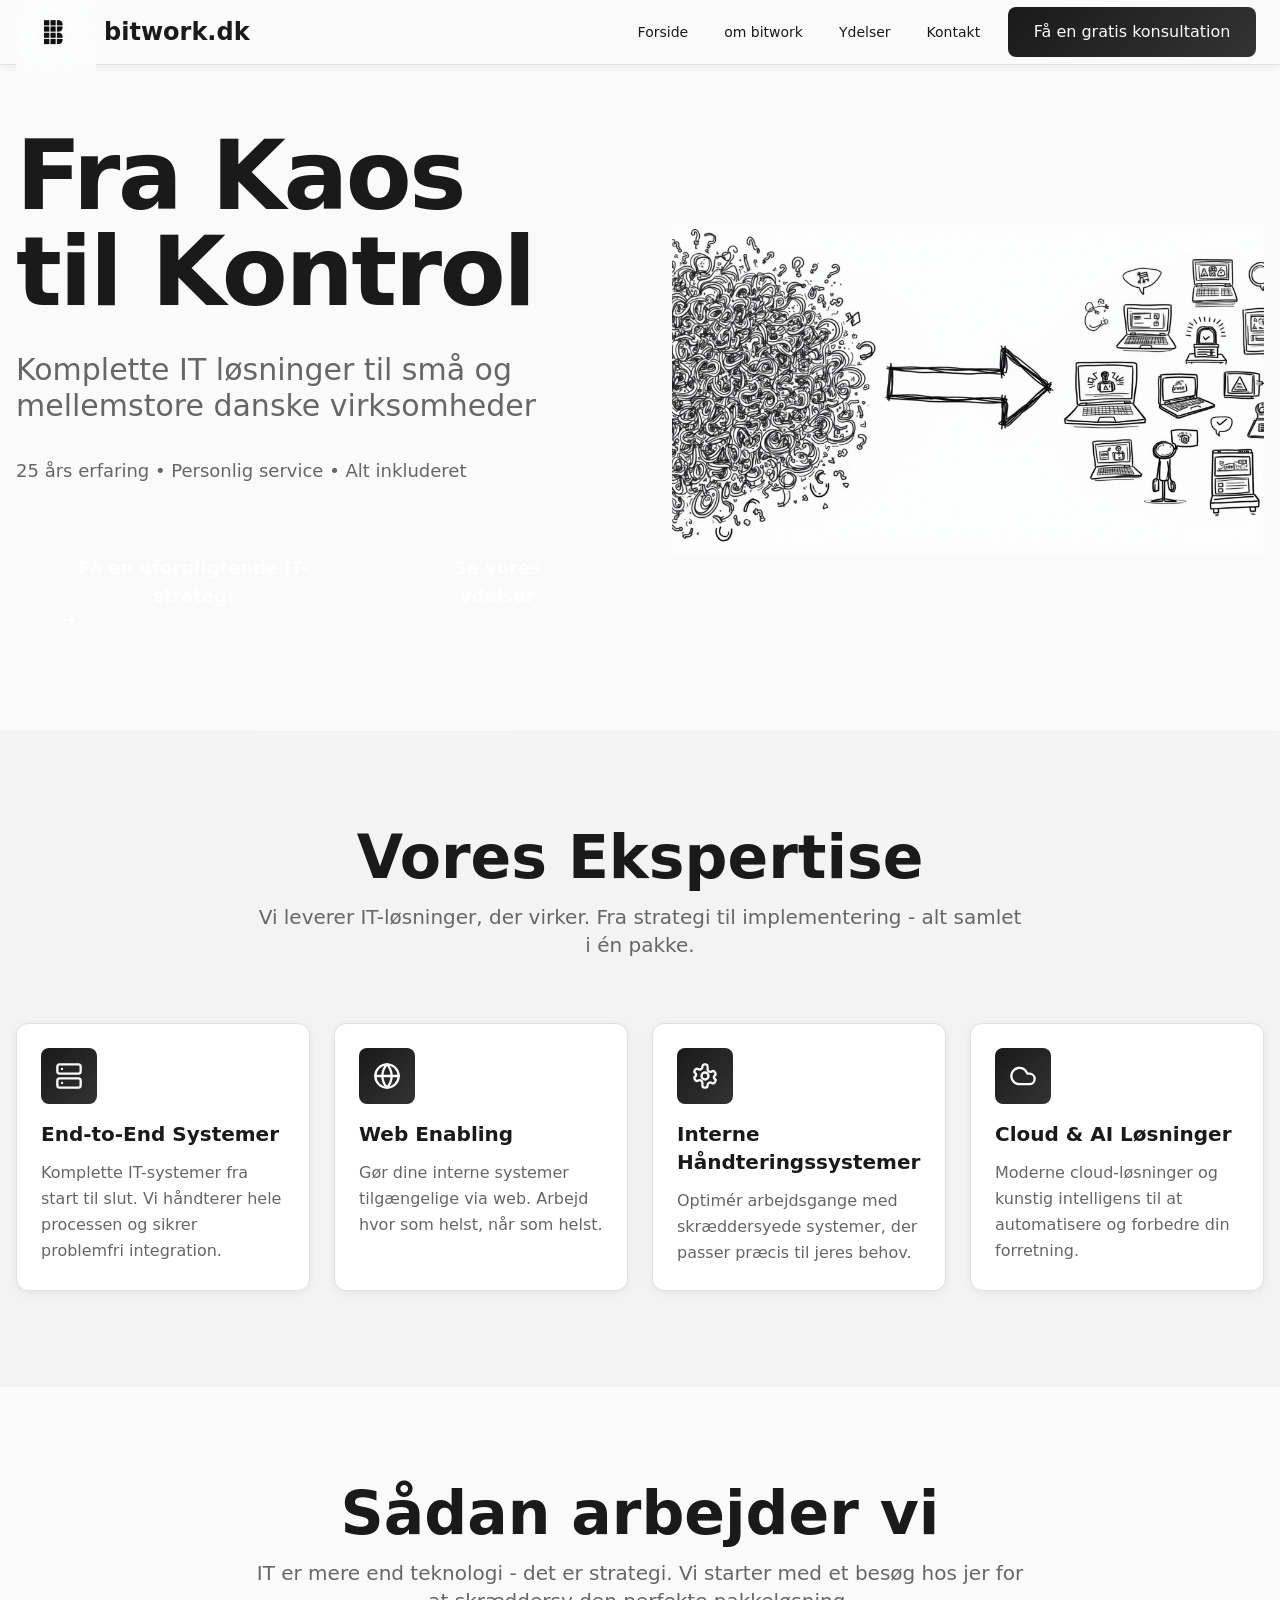
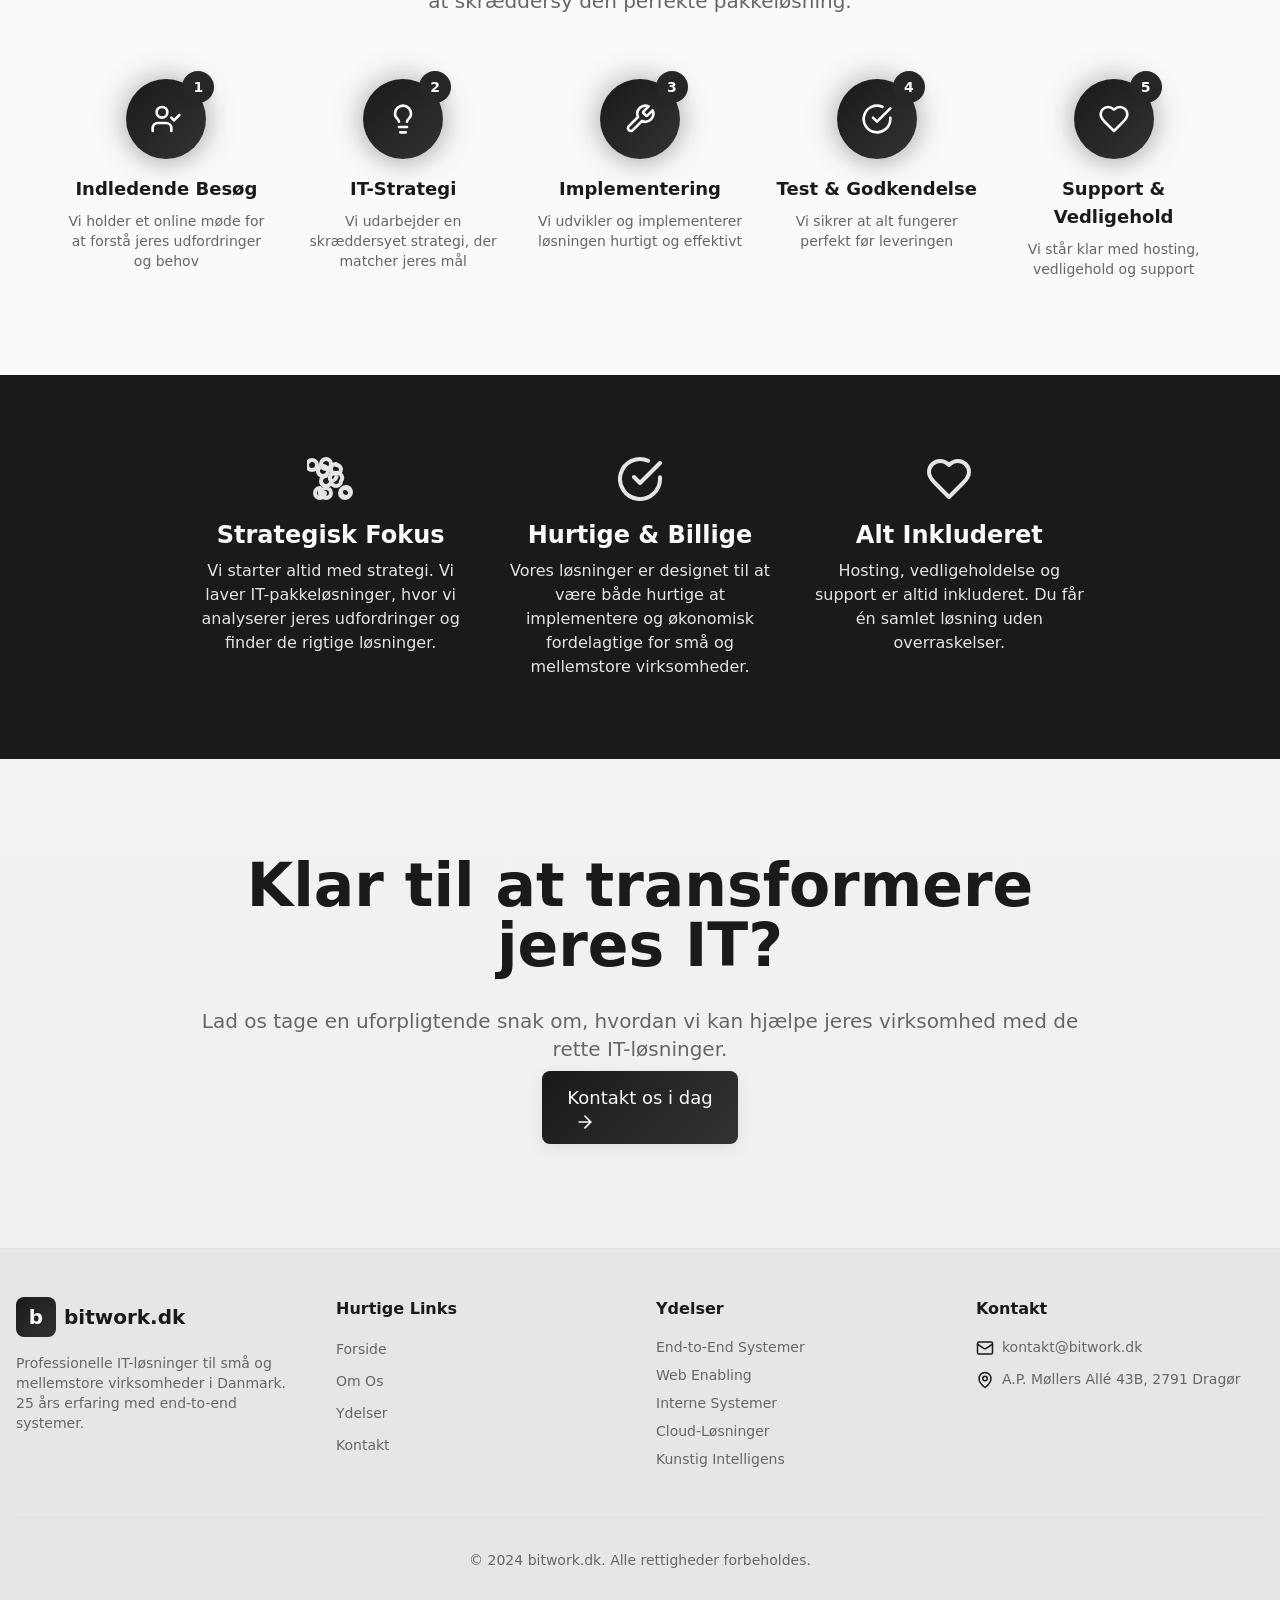
==== commit a418cebf: "Update text for IT solutions and meeting format" ====
--- a/index.html
+++ b/index.html
@@ -21,7 +21,7 @@
                             til Kontrol
                         </h1>
                         <p class="text-2xl md:text-3xl text-muted-foreground font-medium leading-relaxed">
-                            Vi løser små og mellemstore virksomheders IT-udfordringer med komplette end-to-end løsninger
+                            Komplette IT løsninger til små og mellemstore danske virksomheder
                         </p>
                         <p class="text-lg text-muted-foreground leading-relaxed">
                             25 års erfaring • Personlig service • Alt inkluderet
@@ -112,7 +112,7 @@
                             <div class="absolute -top-2 -right-2 w-8 h-8 rounded-full bg-accent text-accent-foreground flex items-center justify-center font-bold text-sm shadow-soft">1</div>
                         </div>
                         <h3 class="text-lg font-semibold text-foreground mb-2">Indledende Besøg</h3>
-                        <p class="text-sm text-muted-foreground max-w-xs">Vi mødes hos jer for at forstå jeres udfordringer og behov</p>
+                        <p class="text-sm text-muted-foreground max-w-xs">Vi holder et online møde for at forstå jeres udfordringer og behov</p>
                     </div>
                     <div class="relative flex flex-col items-center text-center group">
                         <div class="relative mb-4">
--- a/styles.css
+++ b/styles.css
@@ -2,6 +2,13 @@
 
 
 
+.btn {
+    padding: 0.8rem 1.6rem;
+    border-radius: 0.5rem;
+    color: white;
+    margin: 0.5rem;
+}
+
 .btn.bg-gradient-primary {
     color: hsl(var(--primary-foreground));
 }
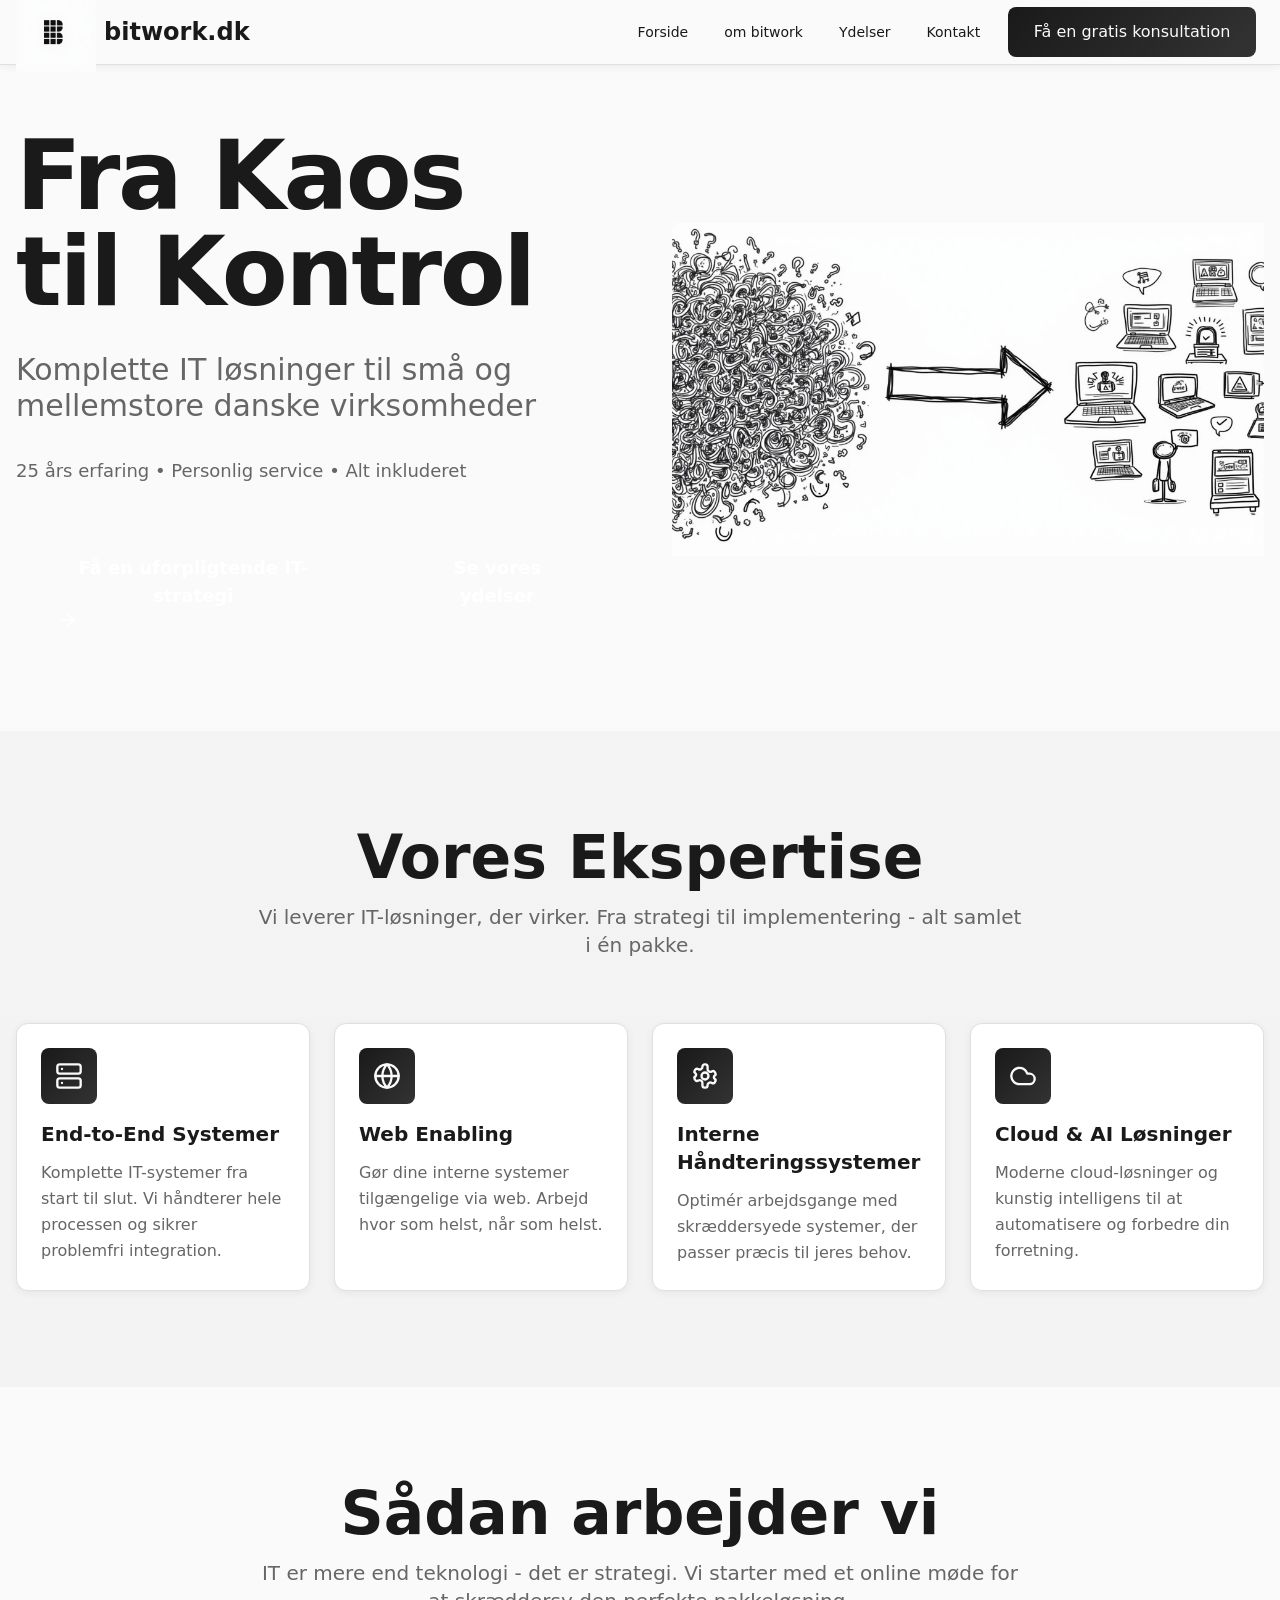
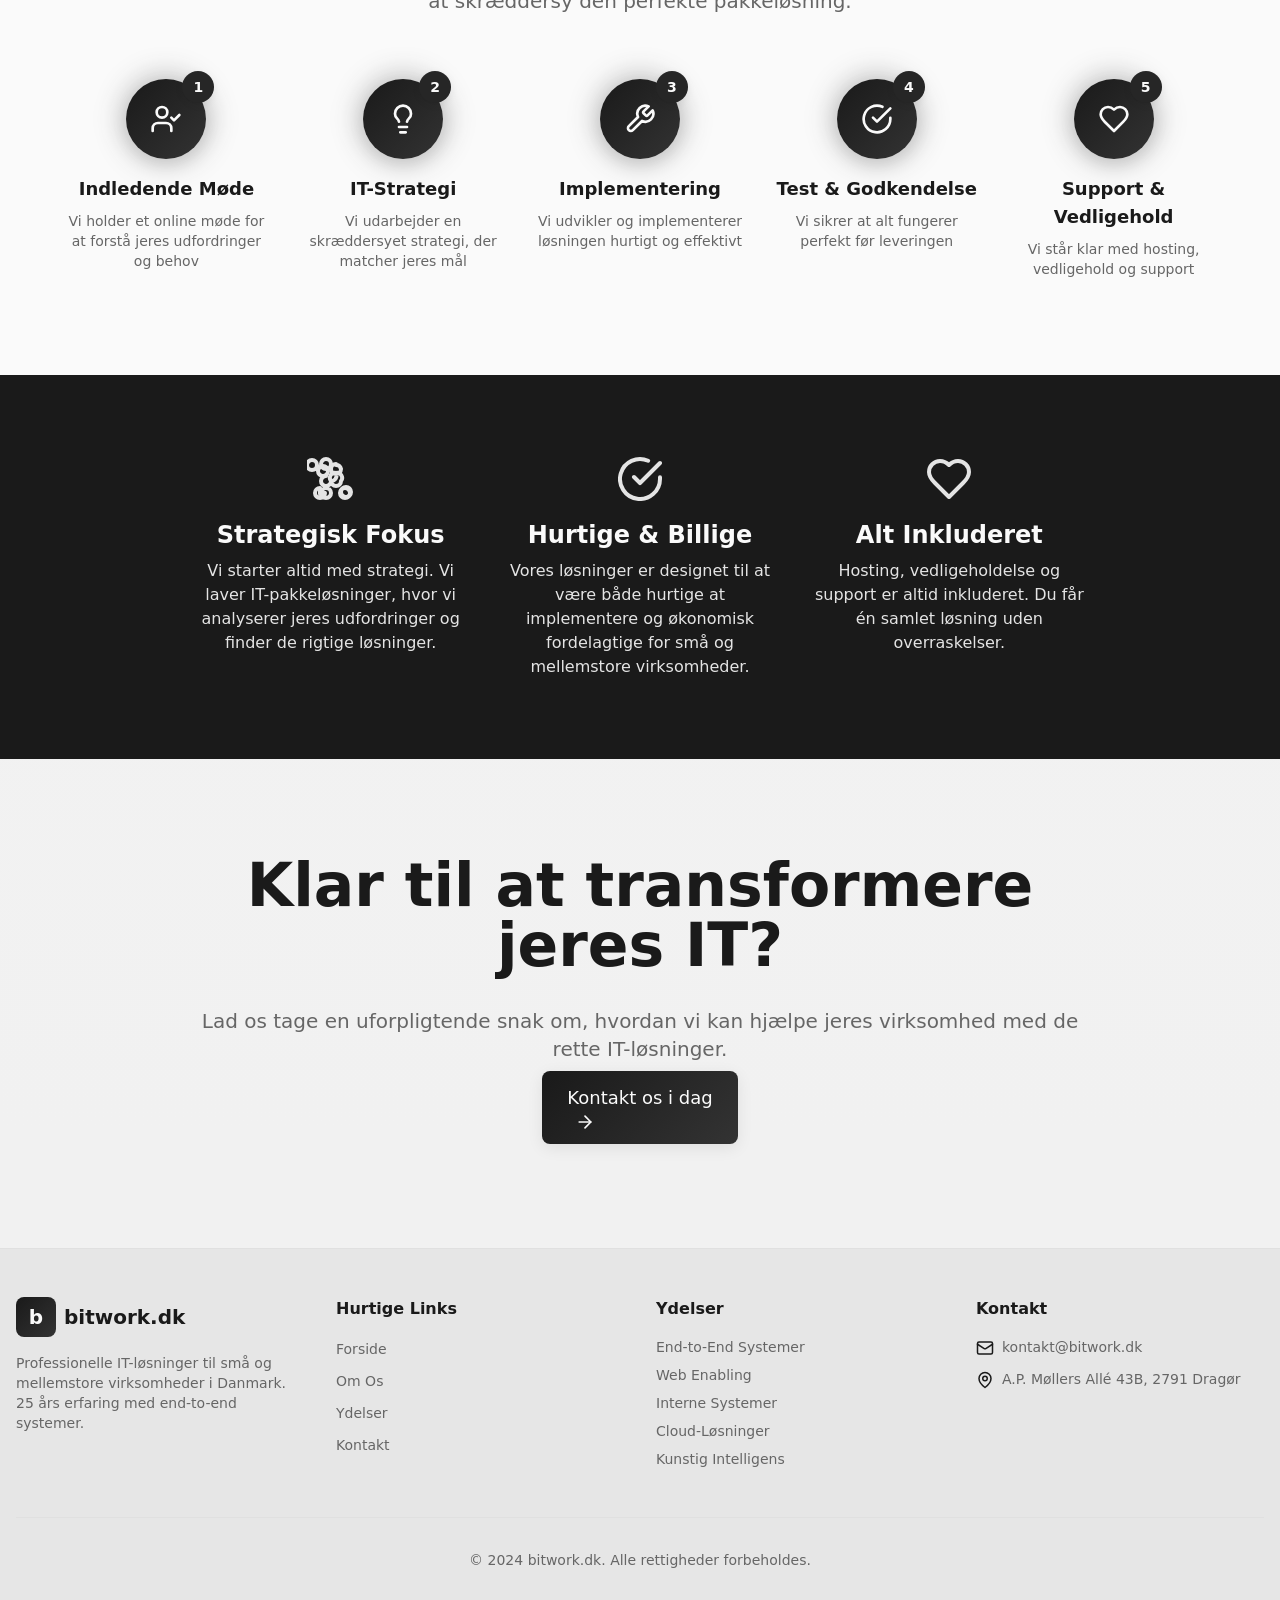
==== commit ffbd06cd: "Update text for online meeting in index.html" ====
--- a/index.html
+++ b/index.html
@@ -99,7 +99,7 @@
                 <div class="text-center max-w-3xl mx-auto mb-16 space-y-4">
                     <h2 class="text-5xl md:text-6xl font-black text-foreground">Sådan arbejder vi</h2>
                     <p class="text-xl text-muted-foreground">
-                        IT er mere end teknologi - det er strategi. Vi starter med et besøg hos jer for at skræddersy den perfekte pakkeløsning.
+                        IT er mere end teknologi - det er strategi. Vi starter med et online møde for at skræddersy den perfekte pakkeløsning.
                     </p>
                 </div>
                 <div class="grid md:grid-cols-5 gap-8 max-w-6xl mx-auto">
@@ -111,7 +111,7 @@
                             </div>
                             <div class="absolute -top-2 -right-2 w-8 h-8 rounded-full bg-accent text-accent-foreground flex items-center justify-center font-bold text-sm shadow-soft">1</div>
                         </div>
-                        <h3 class="text-lg font-semibold text-foreground mb-2">Indledende Besøg</h3>
+                        <h3 class="text-lg font-semibold text-foreground mb-2">Indledende Møde</h3>
                         <p class="text-sm text-muted-foreground max-w-xs">Vi holder et online møde for at forstå jeres udfordringer og behov</p>
                     </div>
                     <div class="relative flex flex-col items-center text-center group">
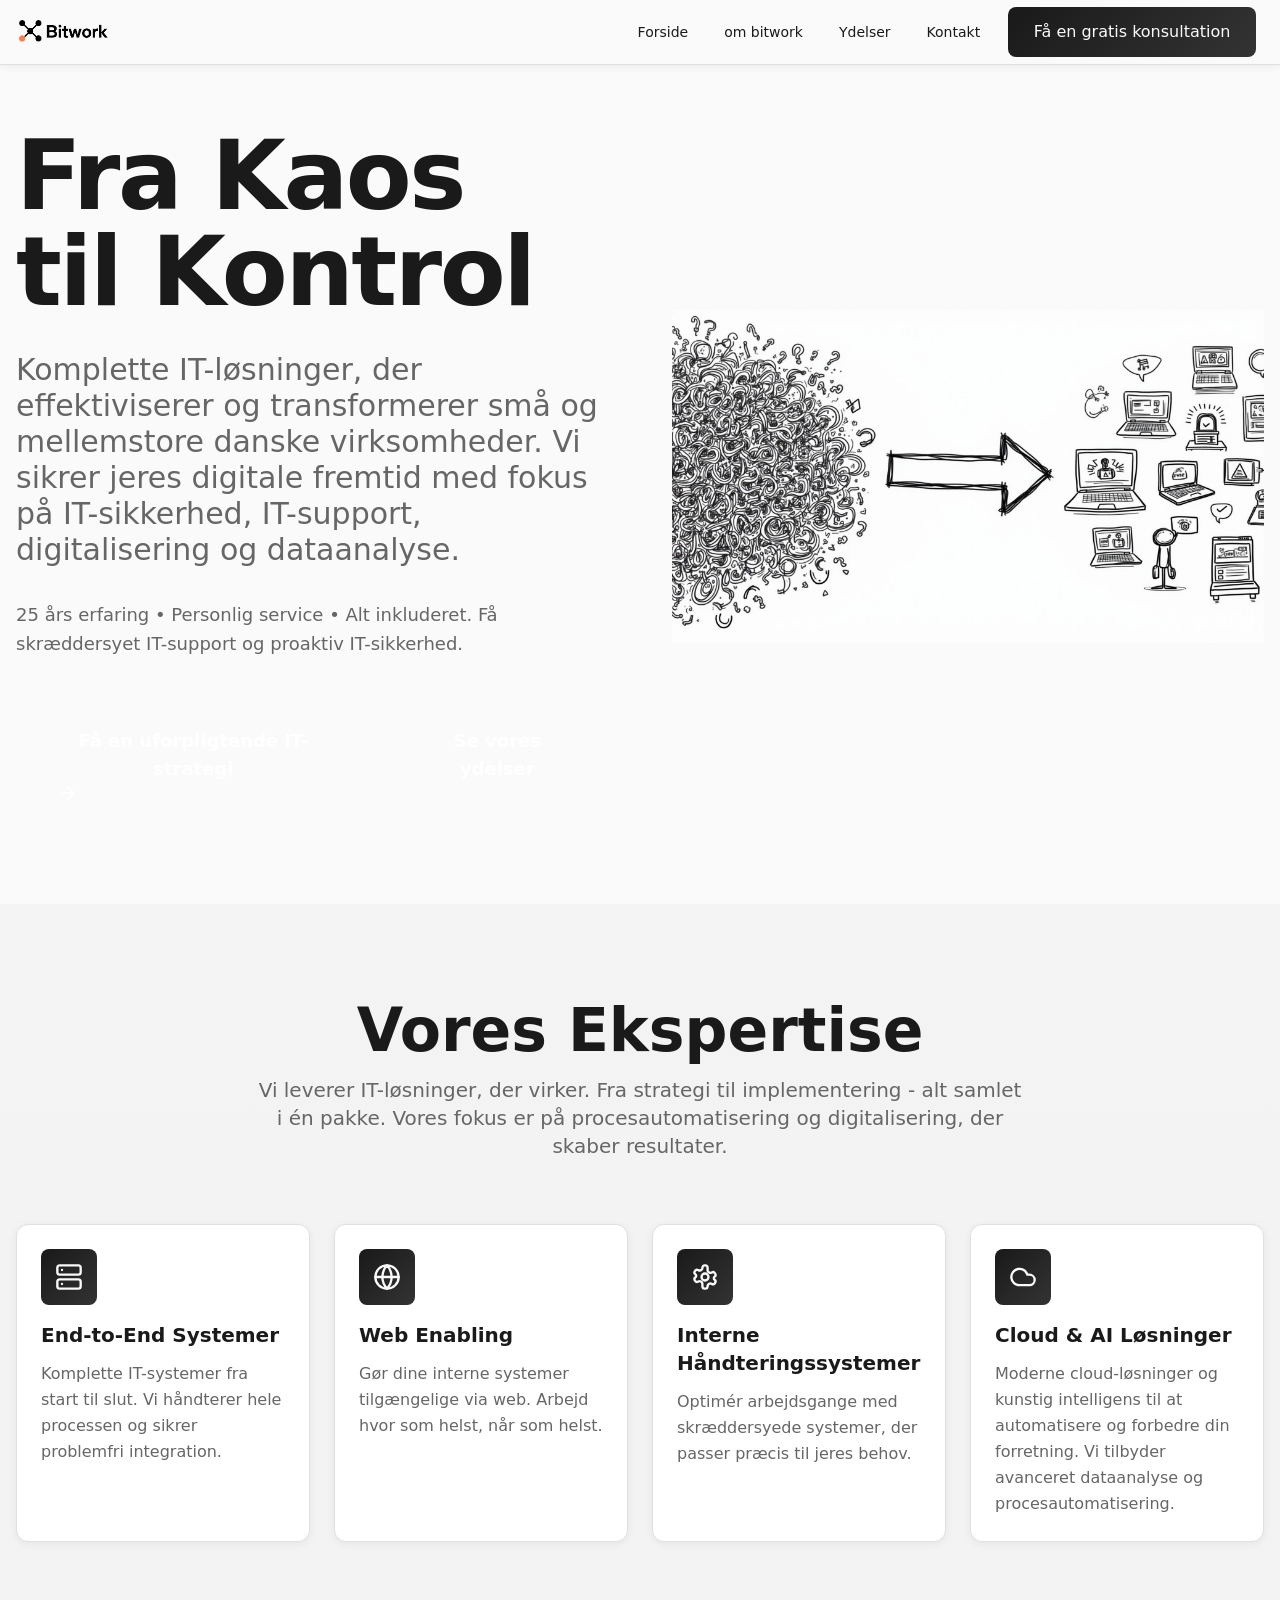
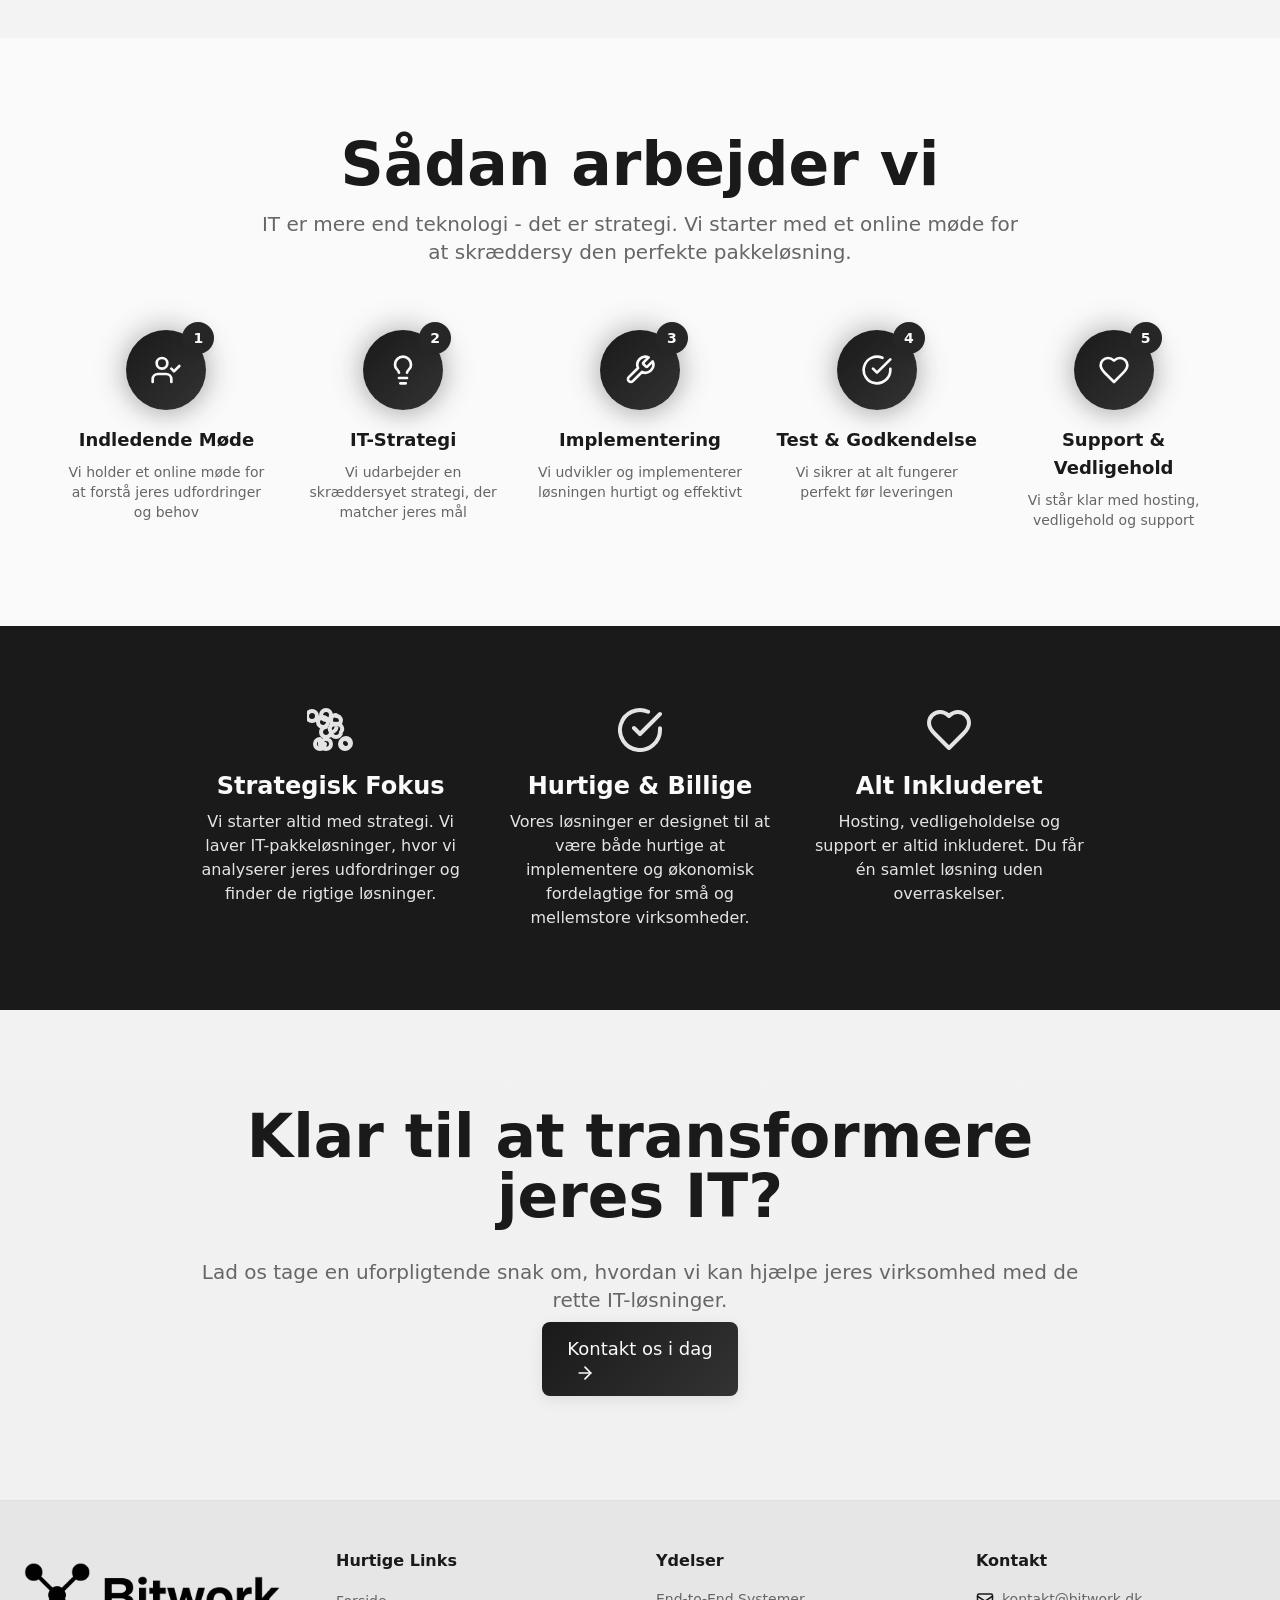
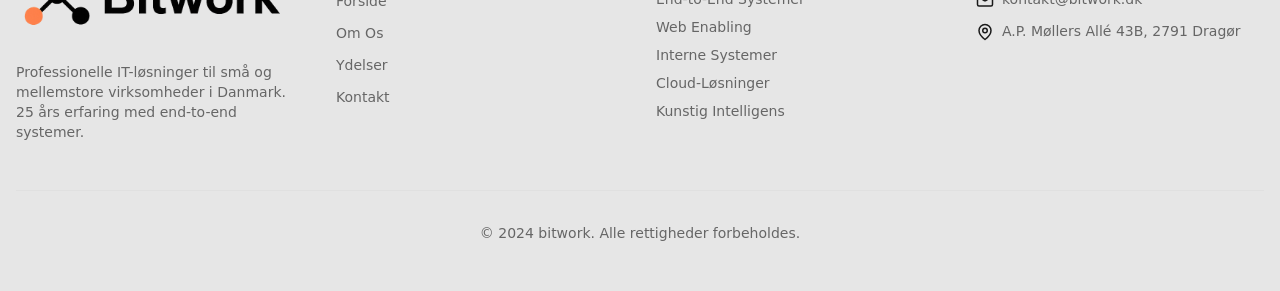
==== commit 08b7d1ea: "feat(seo): Improve SEO on the main page This commit improves the SEO of the main page by adding rele" ====
--- a/index.html
+++ b/index.html
@@ -3,9 +3,10 @@
 <head>
     <meta charset="UTF-8">
     <meta name="viewport" content="width=device-width, initial-scale=1.0">
-    <title>Home</title>
+    <title>Bitwork | IT-Løsninger, IT-Support, og IT-Sikkerhed for SMV'er</title>
+    <meta name="description" content="Bitwork leverer komplette IT-løsninger til små og mellemstore virksomheder. Vi tilbyder alt inden for IT-support, IT-sikkerhed, Cloud & AI, digitalisering og procesautomatisering.">
     <link rel="stylesheet" href="styles.css">
-    <link rel="icon" href="assets/logo-concept-2.png" type="image/png">
+    <link rel="icon" href="assets/bitwork80.png" type="image/png">
 </head>
 <body>
     <div id="navigation-placeholder"></div>
@@ -21,10 +22,10 @@
                             til Kontrol
                         </h1>
                         <p class="text-2xl md:text-3xl text-muted-foreground font-medium leading-relaxed">
-                            Komplette IT løsninger til små og mellemstore danske virksomheder
+                            Komplette IT-løsninger, der effektiviserer og transformerer små og mellemstore danske virksomheder. Vi sikrer jeres digitale fremtid med fokus på IT-sikkerhed, IT-support, digitalisering og dataanalyse.
                         </p>
                         <p class="text-lg text-muted-foreground leading-relaxed">
-                            25 års erfaring • Personlig service • Alt inkluderet
+                            25 års erfaring • Personlig service • Alt inkluderet. Få skræddersyet IT-support og proaktiv IT-sikkerhed.
                         </p>
                         <div class="flex flex-col sm:flex-row gap-4 pt-4">
                             <a href="kontakt.html">
@@ -43,7 +44,7 @@
                     <div class="relative animate-fade-in">
                         <img
                             src="assets/it-solution-illustration.png"
-                            alt="Fra IT-kaos til organiseret løsning - visualisering af bitwork.dk's end-to-end service"
+                            alt="IT-løsninger for små og mellemstore virksomheder. Bitwork tilbyder IT-support, IT-sikkerhed og Cloud løsninger."
                             class="relative w-full"
                         />
                     </div>
@@ -57,7 +58,7 @@
                 <div class="text-center max-w-3xl mx-auto mb-16 space-y-4">
                     <h2 class="text-5xl md:text-6xl font-black text-foreground">Vores Ekspertise</h2>
                     <p class="text-xl text-muted-foreground">
-                        Vi leverer IT-løsninger, der virker. Fra strategi til implementering - alt samlet i én pakke.
+                        Vi leverer IT-løsninger, der virker. Fra strategi til implementering - alt samlet i én pakke. Vores fokus er på procesautomatisering og digitalisering, der skaber resultater.
                     </p>
                 </div>
                 <div class="grid md:grid-cols-2 lg:grid-cols-4 gap-6">
@@ -87,7 +88,7 @@
                             <svg xmlns="http://www.w3.org/2000/svg" width="28" height="28" viewBox="0 0 24 24" fill="none" stroke="currentColor" stroke-width="2" stroke-linecap="round" stroke-linejoin="round" class="text-primary-foreground"><path d="M17.5 19H9a7 7 0 1 1 6.71-9h1.79a4.5 4.5 0 1 1 0 9Z"/></svg>
                         </div>
                         <h3 class="text-xl font-semibold text-foreground mb-3">Cloud & AI Løsninger</h3>
-                        <p class="text-muted-foreground leading-relaxed">Moderne cloud-løsninger og kunstig intelligens til at automatisere og forbedre din forretning.</p>
+                        <p class="text-muted-foreground leading-relaxed">Moderne cloud-løsninger og kunstig intelligens til at automatisere og forbedre din forretning. Vi tilbyder avanceret dataanalyse og procesautomatisering.</p>
                     </div>
                 </div>
             </div>
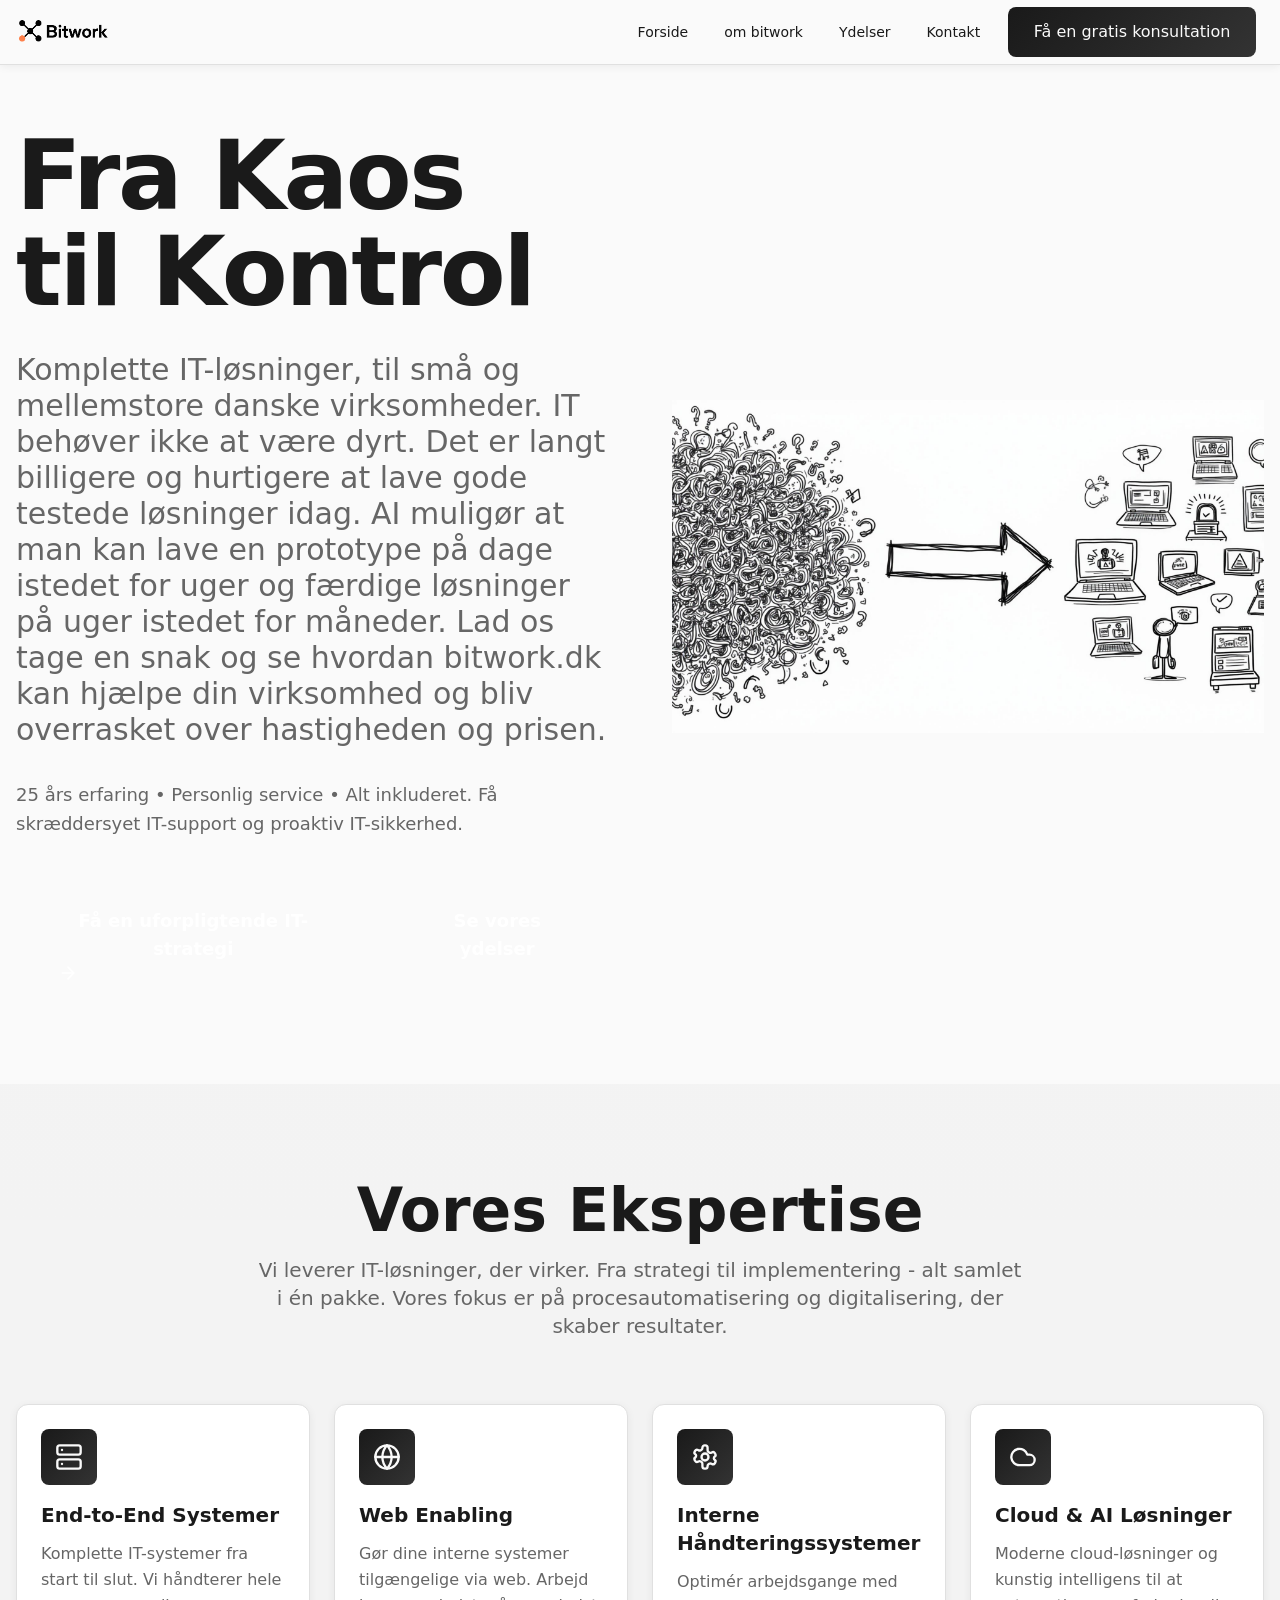
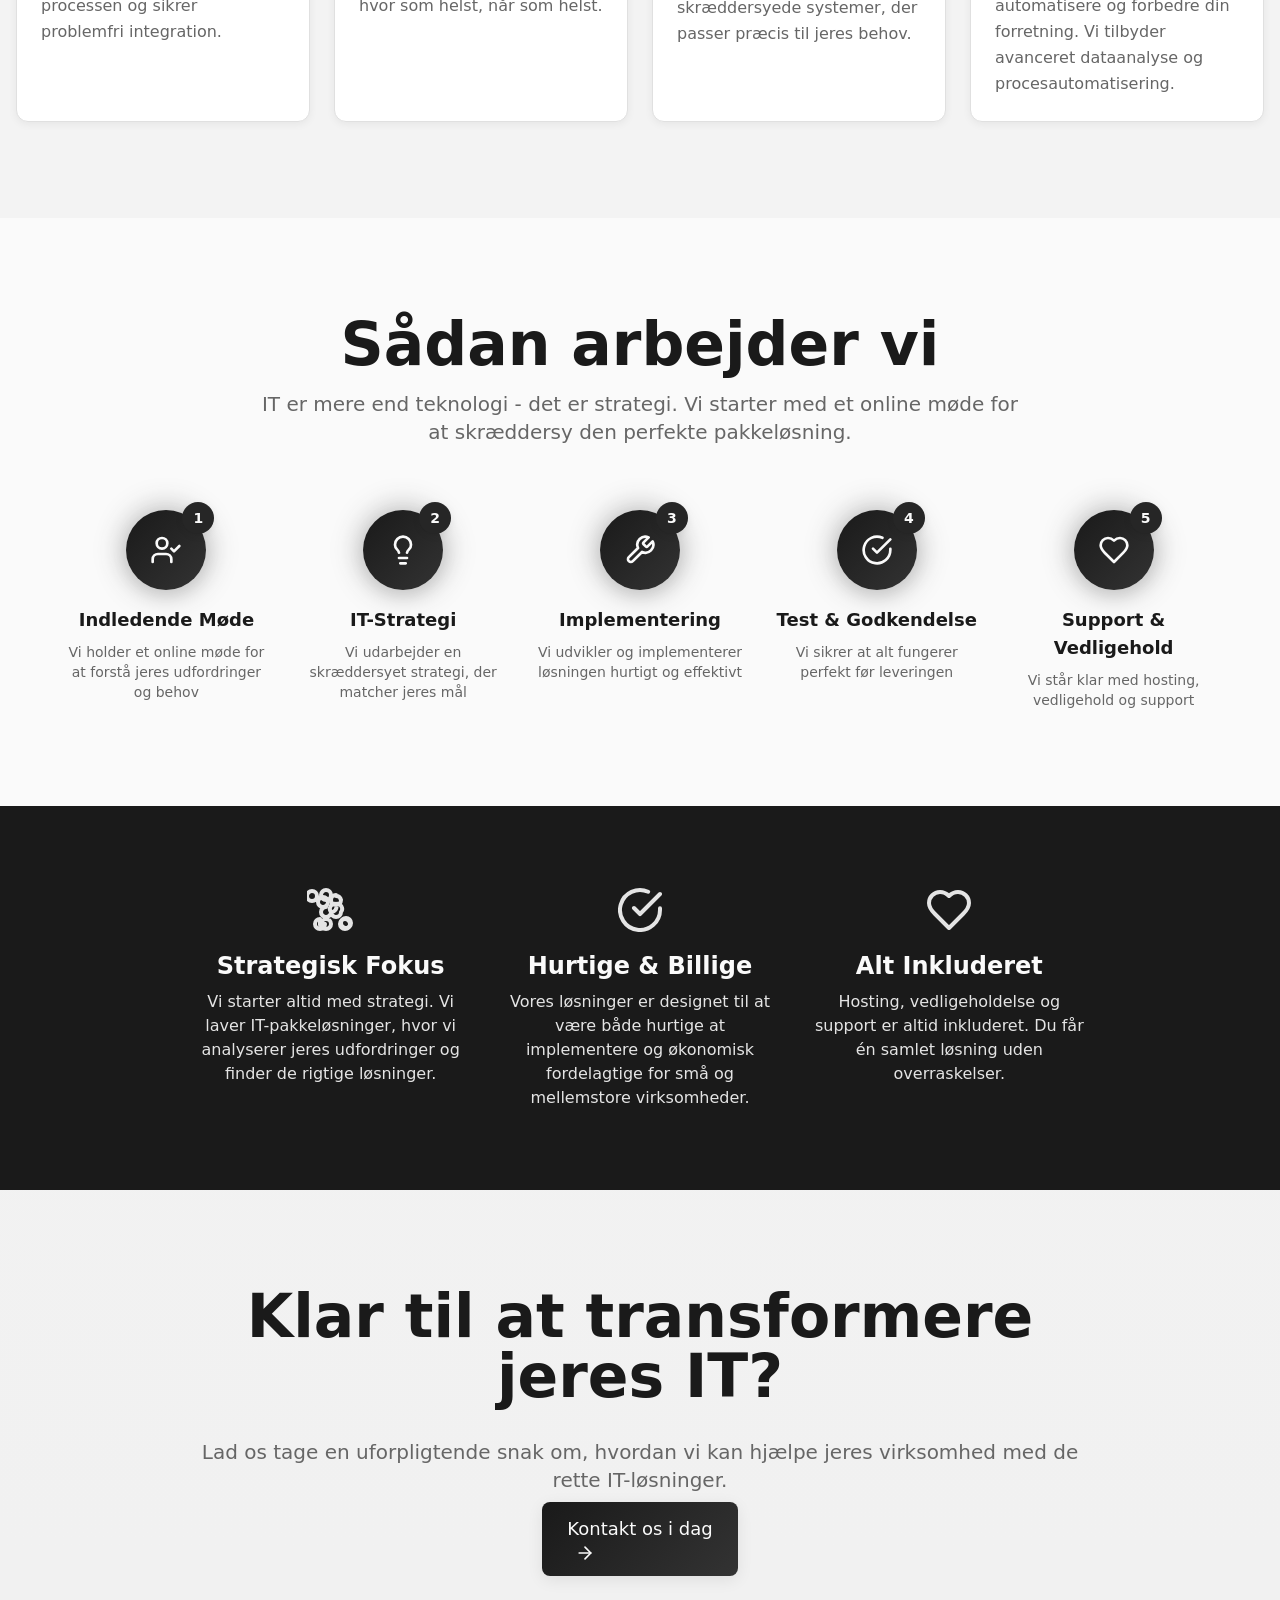
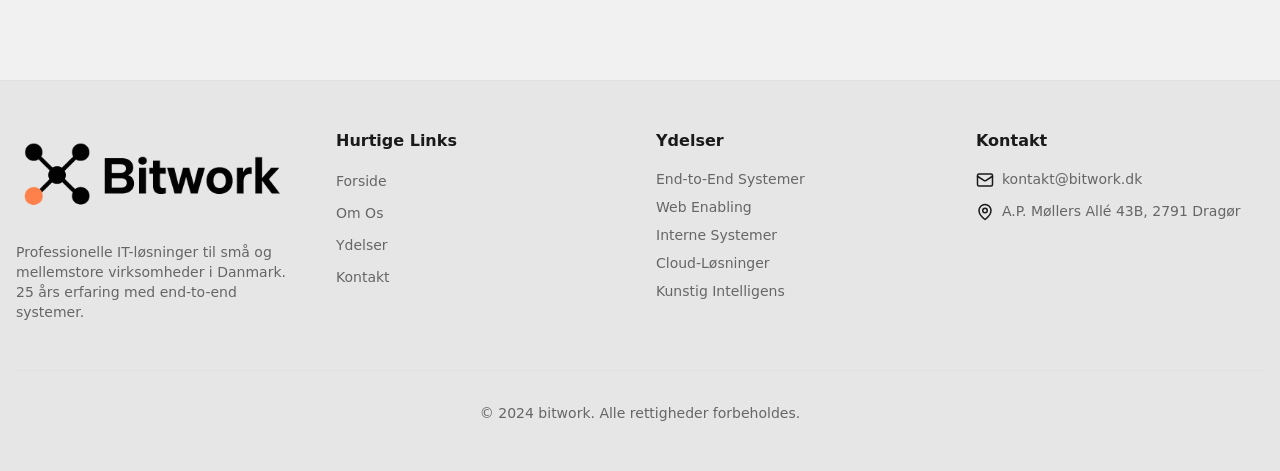
==== commit a5da1e42: "Revise IT solutions description in index.html Updated the description of IT solutions offered." ====
--- a/index.html
+++ b/index.html
@@ -22,7 +22,7 @@
                             til Kontrol
                         </h1>
                         <p class="text-2xl md:text-3xl text-muted-foreground font-medium leading-relaxed">
-                            Komplette IT-løsninger, der effektiviserer og transformerer små og mellemstore danske virksomheder. Vi sikrer jeres digitale fremtid med fokus på IT-sikkerhed, IT-support, digitalisering og dataanalyse.
+                            Komplette IT-løsninger, til små og mellemstore danske virksomheder. IT behøver ikke at være dyrt. Det er langt billigere og hurtigere at lave gode testede løsninger idag. AI muligør at man kan lave en prototype på dage istedet for uger og færdige løsninger på uger istedet for måneder. Lad os tage en snak og se hvordan bitwork.dk kan hjælpe din virksomhed og bliv overrasket over hastigheden og prisen.
                         </p>
                         <p class="text-lg text-muted-foreground leading-relaxed">
                             25 års erfaring • Personlig service • Alt inkluderet. Få skræddersyet IT-support og proaktiv IT-sikkerhed.
